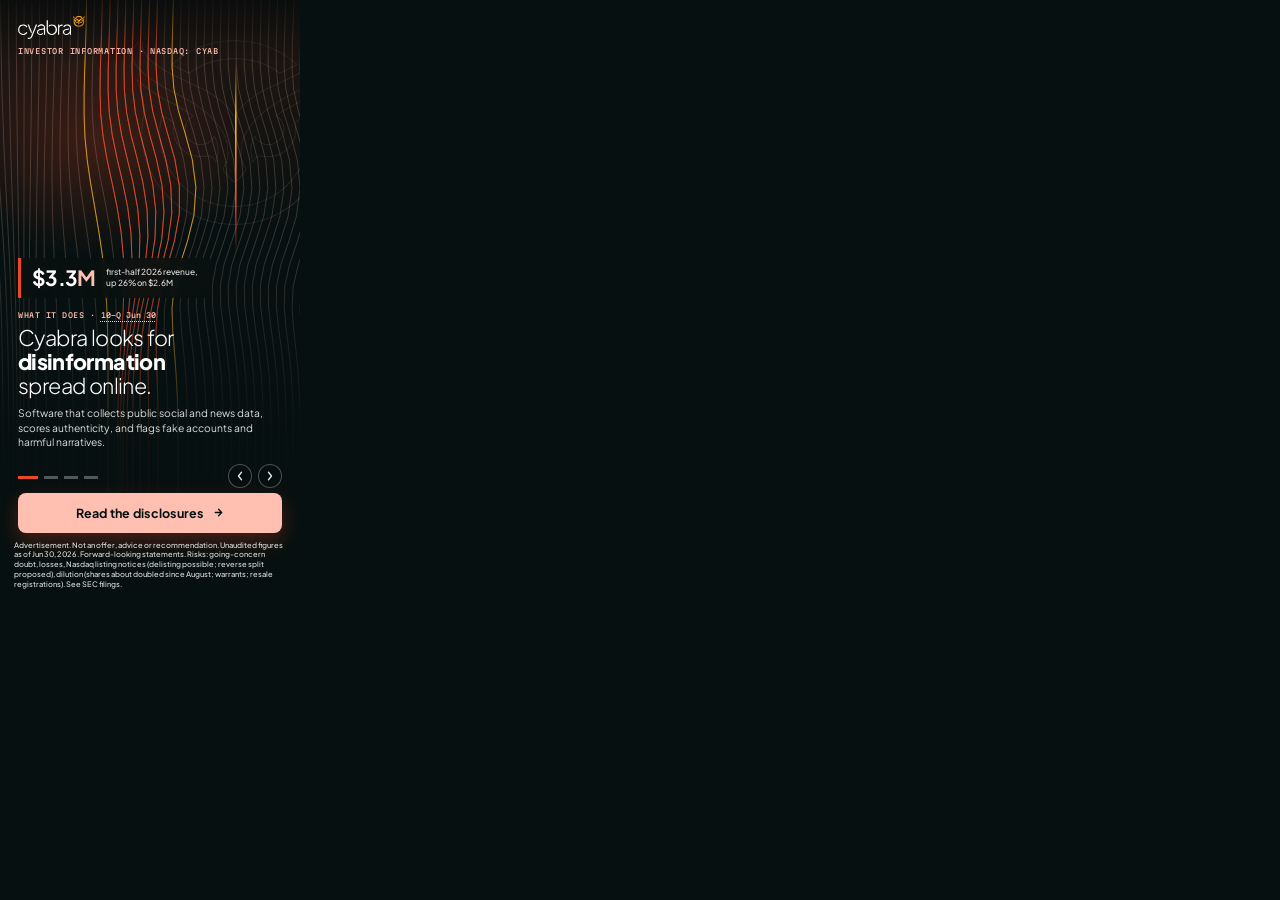
==== concept-a-photo/index.html @ 1a8c852f "Cyabra, Inc. IR banner concepts Independent creative concept. Not affiliated with Cyabra, Inc..  Co-" ====
<!DOCTYPE html>
<html lang="en">
<head>
<meta name="robots" content="noindex,nofollow">
<meta charset="UTF-8">
<meta name="ad.size" content="width=300,height=600">
<meta http-equiv="X-UA-Compatible" content="IE=Edge">
<meta name="viewport" content="width=300,initial-scale=1">
<link rel="icon" href="data:,">
<title>Cyabra, Inc. — Investor Relations</title>
<link rel="preconnect" href="https://fonts.googleapis.com">
<link rel="preconnect" href="https://fonts.gstatic.com" crossorigin>
<link href="https://fonts.googleapis.com/css2?family=Martian+Mono:wght@400;500;600&family=Plus+Jakarta+Sans:wght@300;400;500;600;700;800&display=swap" rel="stylesheet">
<link rel="stylesheet" href="style.css">
</head>
<body>

<!--
  Cyabra, Inc. — IR display banner, 300x600 — Concept A: Motif / Dark.
  Promotes: https://gracinting.github.io/cyabra-ir-concept/
  The IR concept page has no photography, so each slide's background is that page's own graphic language redrawn at
  banner scale: its hero contour-line field (a port of the page's own wave script: same seed, same maths, drawn once in
  the hidden defs below), its fake-account network schematic, and its "drawn to scale" bars, here for quarterly revenue
  and for cash against current liabilities. Floating stat chip, persistent logo/ticker chrome, CTA and a
  forward-looking-statements line that names the risks. There is no persistent stat row: a growth or cash figure shown on
  every frame without its qualifiers would mislead. Concept C is generated from this file (scripts/build_concept_c.py),
  so re-run that after every edit here.
  Every slide's copy and stat comes from .tmp/facts.md (10-Qs, 8-Ks, company releases).
  Written by .tmp/gen_a.py (art from .tmp/motif.py); style.css is hand-edited.
-->

<div id="banner" aria-label="Cyabra, Inc. investor relations advertisement">

  <div id="slides">
    <svg class="mk-defs" width="0" height="0" aria-hidden="true" focusable="false"><defs><g id="wf"><path id="l11" d="M-110.7 1.0L-110.2 25.1L-109.4 49.4L-108.1 73.6L-106.4 97.9L-104.1 122.0L-101.5 145.9L-98.8 169.4L-96.2 192.6L-94.1 215.4L-92.7 238.1L-92.1 260.7L-92.1 283.4L-92.5 306.3L-93.2 329.4L-93.9 352.8L-94.4 376.4L-94.7 400.2L-94.8 424.1L-94.9 448.1L-94.7 472.2L-94.0 496.7L-92.7 522.0L-92.0 548.5L-94.7 575.8L-102.7 602.0L-113.0 624.0"/><path id="l12" d="M-102.6 1.0L-102.2 25.1L-101.3 49.4L-100.1 73.6L-98.3 97.9L-96.0 122.0L-93.4 145.9L-90.7 169.4L-88.2 192.5L-86.1 215.4L-84.7 238.0L-84.1 260.6L-84.1 283.3L-84.5 306.2L-85.2 329.4L-85.9 352.8L-86.4 376.4L-86.8 400.2L-86.9 424.1L-86.9 448.1L-86.8 472.2L-86.0 496.7L-84.7 522.0L-84.0 548.4L-86.6 575.7L-94.7 602.0L-105.0 624.0"/><path id="l13" d="M-94.6 1.0L-94.2 25.1L-93.3 49.4L-92.1 73.6L-90.3 97.9L-88.0 122.0L-85.4 145.9L-82.7 169.4L-80.2 192.5L-78.1 215.4L-76.7 238.0L-76.1 260.6L-76.1 283.3L-76.5 306.2L-77.2 329.4L-77.9 352.8L-78.4 376.4L-78.8 400.2L-78.9 424.1L-78.9 448.1L-78.8 472.2L-78.0 496.7L-76.7 522.0L-76.0 548.4L-78.6 575.7L-86.7 602.0L-97.0 624.0"/><path id="l14" d="M-86.6 1.0L-86.2 25.1L-85.3 49.4L-84.1 73.6L-82.3 97.9L-80.0 122.0L-77.4 145.9L-74.7 169.4L-72.2 192.6L-70.1 215.4L-68.7 238.0L-68.1 260.6L-68.1 283.3L-68.5 306.2L-69.2 329.4L-69.9 352.8L-70.4 376.4L-70.7 400.2L-70.9 424.1L-70.9 448.1L-70.8 472.2L-70.0 496.7L-68.7 522.0L-68.0 548.4L-70.6 575.8L-78.7 602.0L-89.0 624.0"/><path id="l15" d="M-78.6 1.0L-78.2 25.1L-77.4 49.4L-76.1 73.6L-74.3 97.9L-72.1 122.0L-69.5 145.9L-66.8 169.4L-64.2 192.6L-62.2 215.4L-60.8 238.1L-60.1 260.7L-60.1 283.4L-60.5 306.3L-61.1 329.4L-61.8 352.8L-62.3 376.5L-62.6 400.2L-62.8 424.2L-62.8 448.2L-62.7 472.2L-61.9 496.7L-60.7 522.0L-60.0 548.5L-62.7 575.8L-70.8 602.0L-81.1 623.9"/><path id="l16" d="M-70.6 1.0L-70.2 25.1L-69.4 49.4L-68.1 73.6L-66.4 97.9L-64.2 122.0L-61.6 145.9L-58.9 169.4L-56.4 192.6L-54.3 215.5L-52.8 238.2L-52.1 260.8L-52.0 283.6L-52.4 306.5L-53.0 329.6L-53.6 353.0L-54.1 376.6L-54.4 400.4L-54.5 424.3L-54.5 448.3L-54.4 472.4L-53.7 496.9L-52.5 522.2L-52.1 548.7L-54.9 575.9L-63.1 602.0L-73.3 623.8"/><path id="l17" d="M-62.7 1.0L-62.2 25.1L-61.4 49.3L-60.2 73.6L-58.5 97.9L-56.3 122.0L-53.8 145.9L-51.2 169.5L-48.6 192.7L-46.5 215.7L-45.0 238.4L-44.2 261.1L-44.0 283.8L-44.3 306.7L-44.8 329.9L-45.3 353.3L-45.7 376.9L-46.0 400.7L-46.1 424.6L-46.1 448.6L-46.0 472.7L-45.4 497.2L-44.4 522.5L-44.2 549.0L-47.3 576.1L-55.7 602.0L-65.5 623.6"/><path id="l18" d="M-54.7 1.0L-54.3 25.1L-53.5 49.3L-52.3 73.6L-50.7 97.8L-48.6 122.0L-46.1 145.9L-43.5 169.6L-41.0 192.9L-38.9 215.9L-37.3 238.7L-36.4 261.5L-36.0 284.2L-36.1 307.2L-36.5 330.3L-36.9 353.7L-37.3 377.3L-37.5 401.1L-37.6 425.0L-37.6 449.0L-37.5 473.1L-37.0 497.7L-36.2 523.0L-36.4 549.5L-40.0 576.5L-48.5 602.0L-57.9 623.4"/><path id="l19" d="M-46.7 1.0L-46.3 25.1L-45.6 49.3L-44.5 73.6L-42.9 97.8L-40.9 122.0L-38.6 146.0L-36.1 169.7L-33.6 193.1L-31.4 216.2L-29.8 239.1L-28.7 262.0L-28.1 284.8L-28.0 307.8L-28.2 331.0L-28.5 354.4L-28.7 378.0L-28.9 401.7L-28.9 425.7L-29.0 449.7L-28.9 473.7L-28.5 498.3L-28.0 523.7L-28.7 550.1L-32.9 576.8L-41.6 601.9L-50.4 623.0"/><path id="l20" d="M-38.8 0.9L-38.4 25.1L-37.8 49.3L-36.7 73.5L-35.2 97.8L-33.4 122.0L-31.1 146.0L-28.7 169.8L-26.4 193.3L-24.2 216.6L-22.4 239.6L-21.2 262.6L-20.4 285.5L-20.1 308.6L-20.0 331.8L-20.1 355.2L-20.2 378.8L-20.3 402.6L-20.4 426.5L-20.4 450.5L-20.3 474.6L-20.1 499.2L-20.1 524.6L-21.4 550.9L-26.2 577.3L-35.0 601.8L-43.0 622.4"/><path id="l21" d="M-30.9 0.9L-30.6 25.0L-29.9 49.2L-29.0 73.5L-27.6 97.7L-25.9 121.9L-23.9 146.0L-21.6 169.9L-19.4 193.5L-17.2 217.0L-15.4 240.2L-14.0 263.3L-13.0 286.4L-12.4 309.6L-12.1 332.9L-12.0 356.3L-12.0 380.0L-12.0 403.8L-12.0 427.7L-12.0 451.7L-12.0 475.8L-12.0 500.4L-12.5 525.7L-14.6 551.7L-20.0 577.7L-28.7 601.5L-35.5 621.7"/><path id="l22" d="M-23.0 0.9L-22.7 25.0L-22.1 49.2L-21.3 73.4L-20.1 97.6L-18.5 121.9L-16.7 146.0L-14.7 170.0L-12.6 193.8L-10.6 217.3L-8.7 240.8L-7.2 264.1L-6.1 287.4L-5.3 310.7L-4.8 334.1L-4.5 357.6L-4.3 381.3L-4.2 405.1L-4.2 429.1L-4.2 453.1L-4.2 477.2L-4.5 501.7L-5.5 526.9L-8.4 552.6L-14.3 577.9L-22.5 601.0L-27.9 620.8"/><path id="l23" d="M-15.1 0.8L-14.8 24.9L-14.4 49.1L-13.6 73.3L-12.6 97.5L-11.3 121.8L-9.7 145.9L-8.0 170.0L-6.1 193.9L-4.2 217.7L-2.5 241.3L-1.0 264.9L0.2 288.4L1.2 311.9L1.9 335.4L2.3 359.1L2.6 382.8L2.8 406.7L2.8 430.6L2.8 454.6L2.7 478.7L2.2 503.2L0.6 528.2L-2.9 553.4L-9.1 578.0L-16.5 600.2L-20.0 619.7"/><path id="l24" d="M-7.2 0.8L-7.0 24.9L-6.6 49.0L-6.0 73.2L-5.2 97.4L-4.1 121.6L-2.9 145.8L-1.4 170.0L0.2 194.0L1.7 217.9L3.3 241.8L4.7 265.5L5.9 289.2L6.8 312.9L7.6 336.6L8.1 360.4L8.5 384.2L8.7 408.2L8.7 432.1L8.7 456.1L8.6 480.2L7.9 504.5L5.8 529.2L1.9 553.9L-4.2 577.6L-10.2 599.1L-11.6 618.5"/><path id="l25" d="M0.6 0.7L0.8 24.8L1.1 48.9L1.5 73.1L2.2 97.2L3.0 121.4L3.9 145.6L5.0 169.8L6.2 193.9L7.4 218.0L8.6 242.0L9.8 265.9L10.8 289.8L11.7 313.7L12.3 337.6L12.8 361.5L13.2 385.4L13.4 409.4L13.4 433.3L13.5 457.3L13.3 481.4L12.4 505.6L10.1 529.9L6.1 553.9L0.7 576.8L-3.5 597.7L-2.6 617.2"/><path id="l26" d="M8.5 0.7L8.6 24.7L8.8 48.8L9.1 72.9L9.5 97.0L10.0 121.2L10.6 145.4L11.3 169.5L12.1 193.7L12.9 217.8L13.7 241.9L14.5 266.0L15.2 290.0L15.8 314.0L16.3 338.0L16.7 362.0L16.9 386.0L17.1 410.0L17.1 434.0L17.1 458.0L16.9 482.0L16.0 506.0L13.8 529.9L10.2 553.2L6.1 575.4L4.0 595.9L7.2 615.9"/><path id="l27" d="M16.3 0.6L16.3 24.6L16.4 48.7L16.6 72.7L16.8 96.8L17.0 120.9L17.3 145.0L17.6 169.1L18.0 193.2L18.3 217.3L18.7 241.4L19.0 265.5L19.4 289.5L19.6 313.6L19.9 337.6L20.0 361.7L20.2 385.7L20.2 409.7L20.3 433.7L20.3 457.7L20.1 481.7L19.3 505.5L17.4 529.0L14.7 551.8L12.4 573.5L12.6 594.1L17.7 614.9"/><path id="l28" d="M24.1 0.5L24.1 24.5L24.1 48.5L24.1 72.5L24.1 96.5L24.0 120.5L24.0 144.5L24.0 168.5L24.0 192.5L23.9 216.4L23.9 240.4L23.9 264.4L23.8 288.4L23.8 312.4L23.8 336.4L23.8 360.4L23.8 384.4L23.8 408.4L23.8 432.4L23.8 456.4L23.7 480.3L23.1 504.0L21.9 527.2L20.5 549.7L20.1 571.2L22.6 592.3L29.0 614.2"/><path id="l29" d="M31.9 0.4L31.9 24.4L31.7 48.4L31.6 72.3L31.4 96.2L31.1 120.0L30.8 143.9L30.5 167.7L30.2 191.5L29.9 215.2L29.6 239.0L29.4 262.8L29.2 286.6L29.0 310.4L28.9 334.3L28.8 358.2L28.8 382.1L28.7 406.1L28.7 430.1L28.7 454.1L28.7 478.0L28.4 501.6L28.1 524.7L28.1 547.1L29.6 569.0L33.7 590.9L40.7 614.0"/><path id="l30" d="M39.7 0.4L39.6 24.3L39.4 48.2L39.1 72.0L38.7 95.8L38.2 119.5L37.8 143.1L37.3 166.7L36.9 190.2L36.5 213.8L36.3 237.3L36.1 260.8L36.0 284.4L36.0 308.0L36.0 331.7L36.0 355.5L36.1 379.3L36.1 403.2L36.1 427.2L36.1 451.2L36.1 475.1L36.3 498.8L36.7 522.0L38.0 544.7L40.9 567.2L45.9 590.1L52.5 614.4"/><path id="l31" d="M47.5 0.3L47.4 24.2L47.0 48.0L46.6 71.7L46.1 95.4L45.5 118.9L44.9 142.3L44.4 165.6L44.1 188.9L44.0 212.1L44.1 235.3L44.3 258.6L44.7 282.0L45.1 305.5L45.5 329.1L45.9 352.8L46.1 376.6L46.3 400.5L46.4 424.4L46.4 448.4L46.4 472.4L46.8 496.1L47.9 519.6L50.0 542.8L53.6 566.1L58.5 590.1L63.9 615.5"/><path id="l32" d="M55.4 0.2L55.1 24.0L54.7 47.8L54.1 71.4L53.5 94.9L52.8 118.2L52.3 141.4L52.0 164.4L52.1 187.4L52.4 210.4L53.2 233.4L54.1 256.6L55.2 279.9L56.3 303.4L57.3 327.0L58.1 350.8L58.7 374.6L59.0 398.5L59.1 422.5L59.1 446.5L59.2 470.5L59.8 494.4L61.1 518.2L63.4 542.0L66.8 566.2L70.9 591.1L74.5 617.1"/><path id="l33" d="M63.2 0.1L62.9 23.9L62.4 47.6L61.7 71.1L61.0 94.4L60.4 117.5L60.0 140.4L60.1 163.2L60.7 186.0L61.9 208.8L63.5 231.8L65.4 255.0L67.3 278.5L69.1 302.2L70.6 326.0L71.8 350.0L72.6 374.0L73.0 398.0L73.2 422.0L73.2 446.0L73.3 470.0L73.8 494.1L75.0 518.2L77.0 542.5L79.6 567.3L82.2 592.8L83.8 619.1"/><path id="l34" d="M71.0 -0.0L70.6 23.8L70.1 47.4L69.3 70.8L68.6 93.9L68.1 116.8L68.1 139.4L68.7 162.0L70.1 184.6L72.2 207.4L74.8 230.6L77.6 254.1L80.2 278.0L82.5 302.1L84.3 326.4L85.6 350.7L86.4 374.9L86.9 399.1L87.0 423.1L87.1 447.1L87.1 471.2L87.5 495.3L88.3 519.7L89.5 544.3L90.9 569.4L91.9 595.1L91.8 621.2"/><path id="l35" d="M78.8 -0.1L78.4 23.6L77.8 47.1L77.0 70.4L76.3 93.4L76.0 116.0L76.4 138.5L77.7 160.9L80.0 183.5L83.2 206.5L86.7 230.0L90.1 254.1L93.1 278.6L95.4 303.3L97.0 328.0L98.0 352.7L98.6 377.2L98.8 401.4L98.9 425.5L99.0 449.6L99.0 473.6L99.1 497.8L99.4 522.2L99.8 546.9L100.0 572.0L99.6 597.5L98.3 623.1"/><path id="l36" d="M86.6 -0.3L86.2 23.5L85.5 46.9L84.7 70.1L84.1 92.8L84.1 115.3L85.0 137.6L87.2 159.9L90.5 182.7L94.5 206.0L98.6 230.1L102.3 254.9L105.0 280.0L106.7 305.3L107.6 330.5L107.9 355.4L108.0 380.1L108.0 404.4L107.9 428.6L107.9 452.6L107.9 476.6L107.9 500.8L107.8 525.1L107.5 549.7L106.8 574.6L105.6 599.6L103.6 624.7"/><path id="l37" d="M94.5 -0.4L94.0 23.3L93.3 46.7L92.5 69.7L92.0 92.3L92.3 114.6L93.9 136.8L96.9 159.2L101.2 182.2L105.9 206.1L110.3 230.9L113.5 256.4L115.4 282.1L116.0 307.8L115.7 333.2L115.1 358.2L114.5 382.9L114.1 407.2L113.9 431.4L113.9 455.4L113.9 479.4L113.7 503.5L113.4 527.7L112.7 552.1L111.7 576.6L110.1 601.2L108.0 625.6"/><path id="l38" d="M102.3 -0.5L101.8 23.2L101.1 46.5L100.3 69.3L100.0 91.8L100.7 113.9L103.0 136.0L106.9 158.6L111.9 182.0L117.0 206.6L121.1 232.1L123.5 258.2L124.0 284.4L123.1 310.3L121.5 335.6L119.9 360.5L118.7 385.0L117.9 409.2L117.6 433.3L117.5 457.3L117.5 481.3L117.4 505.4L117.0 529.5L116.3 553.6L115.3 577.8L113.9 601.9L112.2 626.0"/><path id="l39" d="M110.2 -0.6L109.6 23.0L108.9 46.2L108.2 69.0L108.1 91.3L109.3 113.3L112.3 135.4L117.0 158.2L122.6 182.1L127.7 207.4L131.0 233.6L132.0 260.3L130.8 286.6L128.4 312.3L125.6 337.3L123.3 361.8L121.6 385.9L120.6 410.0L120.2 434.0L120.1 458.0L120.1 482.0L120.0 506.0L119.7 530.0L119.2 554.0L118.5 578.0L117.6 601.9L116.5 625.7"/><path id="l40" d="M118.0 -0.7L117.5 22.9L116.7 46.0L116.1 68.7L116.2 90.8L117.9 112.8L121.6 134.9L127.0 158.0L133.0 182.5L137.7 208.5L139.9 235.3L139.2 262.1L136.3 288.3L132.6 313.5L129.0 338.0L126.2 361.9L124.4 385.7L123.4 409.5L123.0 433.5L123.0 457.5L123.0 481.4L122.9 505.4L122.8 529.4L122.5 553.3L122.2 577.3L121.8 601.1L121.3 625.0"/><path id="l41" d="M125.9 -0.8L125.3 22.8L124.6 45.8L124.0 68.4L124.4 90.4L126.6 112.3L130.9 134.6L137.0 158.0L143.0 183.1L147.1 209.7L147.9 236.9L145.4 263.7L141.1 289.4L136.4 314.0L132.5 337.7L129.8 361.1L128.2 384.5L127.3 408.2L127.0 432.0L127.0 456.0L127.0 480.0L127.0 504.0L127.0 528.0L127.0 551.9L126.9 575.9L126.9 599.9L126.8 623.9"/><path id="l42" d="M133.8 -0.8L133.2 22.6L132.5 45.6L132.0 68.1L132.7 90.0L135.3 111.9L140.3 134.3L146.7 158.2L152.7 183.9L155.8 211.0L155.0 238.3L151.0 264.9L145.5 290.0L140.5 313.7L136.8 336.8L134.5 359.7L133.4 382.8L132.9 406.2L132.7 430.0L132.7 454.0L132.7 478.0L132.7 502.0L132.7 526.1L132.8 550.1L132.9 574.2L133.0 598.4L133.1 622.6"/><path id="l43" d="M141.7 -0.9L141.1 22.5L140.4 45.5L140.0 67.8L140.9 89.7L144.0 111.5L149.5 134.1L156.3 158.4L161.9 184.6L164.0 212.1L161.7 239.5L156.3 265.6L150.2 289.9L145.2 312.9L142.1 335.4L140.6 357.9L140.1 380.8L140.0 404.2L140.0 428.0L140.0 451.9L140.0 475.9L140.0 500.0L140.0 524.1L140.0 548.3L140.0 572.5L140.1 596.8L140.3 621.2"/><path id="l44" d="M149.6 -1.0L149.0 22.4L148.3 45.3L148.0 67.6L149.2 89.4L152.7 111.2L158.7 134.0L165.6 158.7L170.8 185.4L171.8 213.2L168.1 240.4L161.7 265.9L155.3 289.5L150.8 311.9L148.6 333.9L148.0 356.2L148.2 379.0L148.5 402.4L148.6 426.1L148.6 450.1L148.6 474.1L148.6 498.2L148.5 522.3L148.4 546.5L148.2 570.9L148.1 595.4L148.0 620.0"/><path id="l45" d="M157.5 -1.1L156.9 22.3L156.2 45.2L156.1 67.4L157.5 89.1L161.4 111.0L167.7 134.0L174.8 159.0L179.4 186.1L179.3 214.1L174.4 241.1L167.3 266.0L161.0 288.9L157.3 310.7L156.0 332.4L156.3 354.6L157.1 377.5L157.8 400.9L158.1 424.6L158.1 448.6L158.1 472.6L158.0 496.7L157.8 520.8L157.5 545.1L157.0 569.6L156.6 594.1L156.2 618.9"/><path id="l46" d="M165.5 -1.1L164.9 22.3L164.2 45.1L164.1 67.2L165.7 88.9L169.9 110.8L176.6 134.0L183.6 159.4L187.8 186.8L186.6 214.8L180.7 241.5L173.2 265.8L167.3 288.1L164.4 309.5L164.1 331.1L165.3 353.3L166.6 376.3L167.5 399.8L167.9 423.6L168.0 447.5L168.0 471.5L167.8 495.6L167.5 519.8L167.0 544.1L166.3 568.5L165.5 593.1L164.7 617.9"/><path id="l47" d="M173.4 -1.2L172.8 22.2L172.2 45.0L172.1 67.1L173.9 88.7L178.4 110.7L185.3 134.0L192.3 159.7L195.9 187.4L193.9 215.4L187.3 241.8L179.6 265.6L174.1 287.4L172.0 308.5L172.7 330.0L174.5 352.4L176.2 375.4L177.4 399.0L177.8 422.9L177.9 446.8L177.9 470.8L177.7 494.9L177.2 519.0L176.5 543.3L175.6 567.7L174.5 592.4L173.4 617.2"/><path id="l48" d="M181.4 -1.2L180.8 22.1L180.1 44.9L180.2 67.0L182.1 88.6L186.8 110.6L193.9 134.1L200.9 160.0L204.0 187.8L201.3 215.8L194.1 241.9L186.3 265.3L181.3 286.7L180.0 307.7L181.4 329.2L183.7 351.7L185.7 374.9L187.0 398.5L187.6 422.4L187.6 446.4L187.6 470.4L187.4 494.5L186.9 518.6L186.0 542.8L184.8 567.2L183.4 591.8L182.0 616.7"/><path id="l49" d="M189.4 -1.2L188.8 22.1L188.1 44.8L188.2 66.9L190.3 88.5L195.2 110.5L202.4 134.1L209.2 160.2L212.0 188.2L208.7 216.1L201.1 242.0L193.4 265.0L188.8 286.2L188.2 307.0L190.1 328.6L192.8 351.2L195.0 374.5L196.4 398.3L197.0 422.2L197.1 446.2L197.0 470.2L196.8 494.2L196.2 518.3L195.2 542.5L193.9 566.8L192.3 591.4L190.6 616.2"/><path id="l50" d="M197.3 -1.2L196.7 22.1L196.1 44.8L196.2 66.8L198.4 88.4L203.4 110.5L210.7 134.2L217.5 160.3L220.0 188.4L216.3 216.3L208.4 242.0L200.7 264.8L196.5 285.8L196.3 306.6L198.7 328.2L201.6 350.9L204.0 374.3L205.5 398.1L206.1 422.1L206.1 446.1L206.1 470.1L205.8 494.1L205.2 518.2L204.2 542.3L202.7 566.6L201.0 591.1L199.1 616.0"/><path id="l51" d="M205.3 -1.3L204.7 22.1L204.1 44.7L204.3 66.8L206.5 88.4L211.6 110.4L218.9 134.2L225.7 160.5L227.9 188.6L224.0 216.5L215.9 242.0L208.3 264.6L204.4 285.5L204.5 306.3L207.1 328.0L210.2 350.7L212.7 374.2L214.2 398.1L214.8 422.0L214.9 446.0L214.8 470.0L214.5 494.0L213.9 518.1L212.8 542.2L211.3 566.5L209.4 591.0L207.4 615.8"/><path id="l52" d="M213.3 -1.3L212.7 22.0L212.1 44.7L212.3 66.7L214.5 88.3L219.7 110.4L227.1 134.2L233.8 160.5L235.9 188.7L231.8 216.6L223.7 242.0L216.1 264.5L212.3 285.3L212.6 306.1L215.4 327.8L218.6 350.6L221.1 374.2L222.6 398.0L223.2 422.0L223.3 446.0L223.2 470.0L223.0 494.0L222.3 518.1L221.2 542.2L219.6 566.4L217.7 590.9L215.7 615.7"/><path id="l53" d="M221.3 -1.3L220.7 22.0L220.1 44.7L220.3 66.7L222.5 88.3L227.7 110.4L235.1 134.2L241.8 160.6L243.9 188.7L239.7 216.6L231.5 242.0L224.0 264.5L220.3 285.2L220.7 306.0L223.5 327.8L226.8 350.6L229.3 374.2L230.8 398.0L231.4 422.0L231.5 446.0L231.4 470.0L231.2 494.0L230.5 518.0L229.4 542.1L227.8 566.4L225.8 590.9L223.7 615.6"/><path id="l54" d="M229.3 -1.3L228.7 22.0L228.1 44.7L228.3 66.7L230.5 88.3L235.7 110.4L243.2 134.2L249.8 160.6L251.9 188.8L247.7 216.6L239.5 242.0L231.9 264.4L228.2 285.2L228.7 306.0L231.5 327.7L234.8 350.6L237.4 374.1L238.9 398.0L239.5 422.0L239.5 446.0L239.5 470.0L239.2 494.0L238.5 518.0L237.4 542.1L235.8 566.4L233.9 590.8L231.8 615.6"/><path id="l55" d="M237.3 -1.3L236.7 22.0L236.1 44.7L236.3 66.7L238.5 88.3L243.7 110.4L251.2 134.2L257.8 160.6L259.9 188.8L255.7 216.6L247.5 242.0L239.9 264.4L236.2 285.2L236.7 306.0L239.5 327.7L242.8 350.6L245.4 374.1L246.9 398.0L247.5 422.0L247.5 446.0L247.5 470.0L247.2 494.0L246.5 518.0L245.4 542.1L243.8 566.4L241.9 590.8L239.8 615.6"/><path id="l56" d="M245.3 -1.3L244.7 22.0L244.1 44.7L244.3 66.7L246.5 88.3L251.7 110.4L259.1 134.2L265.8 160.6L267.9 188.7L263.7 216.6L255.5 242.0L247.9 264.4L244.3 285.2L244.7 306.0L247.5 327.8L250.8 350.6L253.3 374.2L254.8 398.0L255.4 422.0L255.5 446.0L255.5 470.0L255.2 494.0L254.5 518.0L253.4 542.1L251.8 566.4L249.8 590.9L247.7 615.6"/><path id="l57" d="M253.3 -1.2L252.7 22.1L252.1 44.7L252.3 66.7L254.5 88.3L259.6 110.4L267.1 134.2L273.8 160.5L275.9 188.7L271.8 216.6L263.6 242.0L256.0 264.5L252.3 285.3L252.7 306.0L255.4 327.8L258.7 350.6L261.2 374.2L262.7 398.0L263.3 422.0L263.4 446.0L263.3 470.0L263.1 494.0L262.4 518.1L261.3 542.2L259.7 566.4L257.7 590.9L255.7 615.7"/><path id="l58" d="M261.4 -1.2L260.8 22.1L260.1 44.8L260.2 66.8L262.4 88.4L267.5 110.4L274.9 134.2L281.7 160.5L283.9 188.6L279.9 216.5L271.8 242.0L264.2 264.6L260.3 285.4L260.6 306.2L263.3 327.9L266.5 350.7L269.0 374.2L270.5 398.0L271.1 422.0L271.1 446.0L271.1 470.0L270.8 494.0L270.1 518.1L269.0 542.2L267.4 566.5L265.5 591.0L263.5 615.8"/><path id="l59" d="M269.5 -1.1L268.8 22.2L268.1 44.9L268.2 66.9L270.3 88.5L275.3 110.5L282.7 134.2L289.5 160.4L292.0 188.5L288.1 216.4L280.1 242.0L272.4 264.7L268.4 285.6L268.5 306.3L271.0 328.0L274.1 350.8L276.6 374.2L278.1 398.1L278.7 422.0L278.7 446.0L278.7 470.0L278.4 494.1L277.7 518.1L276.6 542.2L275.0 566.5L273.1 591.1L271.2 615.9"/><path id="l60" d="M277.6 -1.0L276.9 22.3L276.2 45.0L276.2 67.0L278.1 88.6L283.0 110.5L290.4 134.1L297.3 160.2L300.0 188.3L296.4 216.3L288.6 242.0L280.8 264.8L276.6 285.8L276.3 306.6L278.6 328.2L281.6 350.9L284.0 374.3L285.5 398.1L286.1 422.1L286.1 446.1L286.1 470.1L285.8 494.1L285.1 518.2L284.0 542.3L282.5 566.7L280.6 591.3L278.7 616.2"/><path id="l61" d="M285.7 -0.9L285.0 22.5L284.2 45.2L284.1 67.2L285.9 88.8L290.7 110.6L297.9 134.1L305.0 160.0L308.0 188.0L304.8 216.1L297.2 242.0L289.4 265.0L284.8 286.1L284.2 307.0L286.2 328.6L288.9 351.1L291.3 374.5L292.7 398.2L293.3 422.2L293.3 446.2L293.3 470.2L293.0 494.2L292.3 518.3L291.2 542.5L289.7 566.9L288.0 591.5L286.2 616.5"/><path id="l62" d="M294.0 -0.7L293.2 22.6L292.3 45.4L292.1 67.4L293.6 89.0L298.2 110.8L305.3 134.0L312.6 159.8L316.0 187.7L313.3 215.8L306.0 241.9L298.1 265.2L293.2 286.6L292.1 307.4L293.6 329.0L296.1 351.5L298.3 374.7L299.7 398.4L300.2 422.3L300.3 446.3L300.3 470.3L300.0 494.3L299.4 518.5L298.3 542.7L296.9 567.2L295.2 591.9L293.6 617.0"/><path id="l63" d="M302.3 -0.5L301.5 22.9L300.5 45.7L300.0 67.7L301.3 89.2L305.6 110.9L312.6 134.0L320.0 159.5L323.9 187.2L321.9 215.4L315.0 241.8L307.1 265.5L301.7 287.1L300.0 308.0L301.1 329.5L303.2 351.9L305.2 375.0L306.5 398.7L307.0 422.5L307.1 446.5L307.1 470.5L306.8 494.6L306.2 518.8L305.2 543.1L303.8 567.6L302.3 592.4L301.0 617.6"/><path id="l64" d="M310.6 -0.3L309.8 23.1L308.7 46.0L308.0 68.1L309.0 89.6L312.9 111.1L319.7 134.0L327.3 159.2L331.7 186.7L330.5 214.9L324.1 241.6L316.3 265.7L310.4 287.6L308.1 308.7L308.6 330.2L310.3 352.5L312.1 375.5L313.2 399.1L313.7 422.9L313.8 446.9L313.7 470.9L313.5 495.0L312.9 519.2L312.0 543.5L310.7 568.2L309.5 593.1L308.4 618.4"/><path id="l65" d="M319.1 0.0L318.2 23.4L316.9 46.3L316.0 68.5L316.7 90.0L320.2 111.4L326.8 134.0L334.4 158.9L339.4 186.2L339.0 214.4L333.4 241.4L325.7 265.9L319.4 288.2L316.4 309.5L316.2 331.0L317.4 353.2L318.8 376.1L319.8 399.6L320.3 423.4L320.3 447.4L320.3 471.4L320.1 495.5L319.5 519.7L318.7 544.2L317.7 568.9L316.7 594.0L316.1 619.3"/><path id="l66" d="M327.6 0.3L326.7 23.8L325.3 46.7L324.1 68.9L324.4 90.4L327.5 111.8L333.6 134.1L341.3 158.6L346.9 185.5L347.5 213.7L342.7 241.0L335.3 266.0L328.7 288.8L325.0 310.4L324.0 331.9L324.6 354.1L325.7 376.9L326.5 400.3L326.9 424.1L326.9 448.1L326.9 472.1L326.7 496.2L326.2 520.5L325.6 545.0L324.8 569.9L324.2 595.0L324.0 620.4"/><path id="l67" d="M336.3 0.6L335.3 24.1L333.7 47.1L332.3 69.4L332.2 90.9L334.7 112.2L340.4 134.3L348.0 158.3L354.2 184.9L355.9 212.9L352.1 240.4L345.2 266.0L338.4 289.3L333.9 311.3L332.2 333.0L332.1 355.1L332.7 377.9L333.3 401.3L333.6 425.0L333.6 449.0L333.6 473.0L333.4 497.2L333.1 521.5L332.6 546.1L332.2 571.0L332.0 596.1L332.4 621.6"/><path id="l68" d="M345.0 0.9L344.0 24.5L342.3 47.5L340.6 69.9L340.0 91.5L341.9 112.7L347.1 134.5L354.6 158.1L361.3 184.2L364.0 212.0L361.4 239.7L355.1 265.8L348.3 289.7L343.3 312.1L340.8 334.1L340.0 356.3L340.1 379.1L340.4 402.4L340.6 426.1L340.6 450.1L340.6 474.1L340.5 498.3L340.3 522.6L340.1 547.3L340.0 572.2L340.3 597.4L341.4 622.8"/><path id="l69" d="M353.9 1.2L352.8 24.8L351.0 48.0L349.1 70.5L348.0 92.1L349.3 113.3L353.8 134.9L361.0 158.0L368.1 183.6L371.9 211.1L370.5 238.9L365.2 265.4L358.6 290.0L353.2 312.9L349.9 335.2L348.4 357.6L348.0 380.4L348.0 403.7L348.1 427.4L348.1 451.4L348.1 475.4L348.0 499.6L348.0 524.0L348.1 548.6L348.4 573.6L349.3 598.7L351.0 624.0"/><path id="l70" d="M362.9 1.4L361.7 25.1L359.8 48.4L357.6 71.0L356.1 92.8L356.7 114.0L360.5 135.3L367.3 158.0L374.6 183.0L379.4 210.1L379.4 237.9L375.2 264.8L369.0 290.0L363.4 313.5L359.5 336.2L357.4 358.8L356.5 381.7L356.2 405.1L356.1 428.8L356.1 452.8L356.1 476.8L356.2 501.0L356.3 525.4L356.7 550.0L357.5 574.9L358.9 599.9L361.2 624.9"/><path id="l71" d="M372.0 1.7L370.8 25.4L368.8 48.8L366.3 71.6L364.4 93.5L364.3 114.7L367.3 135.9L373.5 158.1L380.9 182.5L386.5 209.1L387.9 236.8L385.0 264.0L379.6 289.7L374.0 313.9L369.7 337.1L367.1 360.0L365.7 383.1L365.1 406.5L364.9 430.2L364.8 454.2L364.9 478.2L365.0 502.4L365.3 526.8L366.0 551.3L367.3 576.1L369.2 601.0L372.0 625.7"/></g><linearGradient id="scan-g" x1="0" y1="0" x2="0" y2="1"><stop offset="0" stop-color="#fdb811" stop-opacity="0"/><stop offset=".3" stop-color="#fdb811"/><stop offset=".72" stop-color="#ec4824"/><stop offset="1" stop-color="#ec4824" stop-opacity="0"/></linearGradient><linearGradient id="scan-glow" x1="0" y1="0" x2="1" y2="0"><stop offset="0" stop-color="#ec4824" stop-opacity="0"/><stop offset="1" stop-color="#ec4824" stop-opacity=".16"/></linearGradient></defs></svg>

    <!-- Slide 1 — Overview -->
    <section class="slide" data-index="0">
      <div class="slide-bg motif" role="img" aria-label="Contour lines: a bundle of vermilion lines runs through many grey ones, standing for coordinated accounts among real ones."><svg viewBox="0 0 300 600" aria-hidden="true" focusable="false"><g fill="none" stroke-linejoin="round" transform="translate(0 0)"><use href="#wf" stroke="#ffc0b1" stroke-opacity="0.2"/><g stroke="#fdb811" stroke-opacity="0.75"><use href="#l36"/><use href="#l47"/></g><g stroke="#ec4824" stroke-opacity="0.92"><use href="#l38"/><use href="#l39"/><use href="#l40"/><use href="#l41"/><use href="#l42"/><use href="#l43"/><use href="#l44"/><use href="#l45"/></g></g><image href="assets/owl.png" x="132" y="40" width="205" height="185" opacity=".1"/><rect x="235" y="62" width="1.6" height="190" fill="url(#scan-g)"/></svg></div>
      <div class="slide-scrim-top"></div>
      <div class="slide-scrim-bottom"></div>
      <div class="slide-copy">
        <div class="mid-chip">
          <span class="chip-num">$3.3<em>M</em></span>
          <span class="chip-label">first-half 2026 revenue,<br>up 26% on $2.6M</span>
        </div>
        <div class="copy-bottom">
          <div class="kicker">What it does · <span class="src">10-Q Jun 30</span></div>
          <h1>Cyabra looks for<br><em>disinformation</em><br>spread online.</h1>
          <p>Software that collects public social and news data, scores authenticity, and flags fake accounts and harmful narratives.</p>
        </div>
      </div>
    </section>

    <!-- Slide 2 — Platform -->
    <section class="slide" data-index="1">
      <div class="slide-bg motif" role="img" aria-label="Schematic: many grey account dots and a tight group of vermilion dots linked to one amber source dot, with three steps labelled collect, assess and identify."><svg viewBox="0 0 300 600" aria-hidden="true" focusable="false"><g fill="none" stroke-linejoin="round" transform="translate(95 0)"><use href="#wf" stroke="#ffc0b1" stroke-opacity="0.1"/><g stroke="#fdb811" stroke-opacity="0.3"><use href="#l36"/><use href="#l47"/></g><g stroke="#ec4824" stroke-opacity="0.22"><use href="#l38"/><use href="#l39"/><use href="#l40"/><use href="#l41"/><use href="#l42"/><use href="#l43"/><use href="#l44"/><use href="#l45"/></g></g><g class="fg"><g class="m-net"><line class="m-edge" x1="218.3" y1="117.1" x2="201.2" y2="149.6"/><line class="m-edge" x1="218.3" y1="117.1" x2="178.6" y2="121.6"/><line class="m-edge" x1="192.2" y1="133.5" x2="203.9" y2="148.2"/><line class="m-edge" x1="192.2" y1="133.5" x2="215.6" y2="134.1"/><line class="m-edge" x1="228.2" y1="134.4" x2="212.9" y2="146.3"/><line class="m-edge" x1="203.9" y1="148.2" x2="189.0" y2="121.6"/><line class="m-edge" x1="203.9" y1="148.2" x2="190.3" y2="120.6"/><line class="m-edge" x1="201.2" y1="149.6" x2="178.6" y2="121.6"/><line class="m-edge" x1="189.0" y1="121.6" x2="215.6" y2="134.1"/><line class="m-edge" x1="215.6" y1="134.1" x2="190.3" y2="120.6"/><line class="m-edge" x1="145.8" y1="131.9" x2="218.3" y2="117.1"/><line class="m-edge" x1="145.8" y1="131.9" x2="192.2" y2="133.5"/><line class="m-edge" x1="145.8" y1="131.9" x2="228.2" y2="134.4"/><line class="m-edge" x1="145.8" y1="131.9" x2="203.9" y2="148.2"/><line class="m-edge" x1="145.8" y1="131.9" x2="201.2" y2="149.6"/><circle class="m-real" cx="137.7" cy="133.2" r="2.1"/><circle class="m-real" cx="255.7" cy="126.0" r="2.1"/><circle class="m-real" cx="151.6" cy="135.3" r="2.1"/><circle class="m-real" cx="70.7" cy="129.5" r="2.1"/><circle class="m-real" cx="48.1" cy="113.7" r="2.1"/><circle class="m-real" cx="47.2" cy="152.2" r="2.1"/><circle class="m-real" cx="198.0" cy="93.8" r="2.1"/><circle class="m-real" cx="270.2" cy="164.0" r="2.1"/><circle class="m-real" cx="64.0" cy="91.7" r="2.1"/><circle class="m-real" cx="156.7" cy="95.1" r="2.1"/><circle class="m-real" cx="72.1" cy="109.0" r="2.1"/><circle class="m-real" cx="32.1" cy="125.9" r="2.1"/><circle class="m-real" cx="134.7" cy="154.7" r="2.1"/><circle class="m-real" cx="154.4" cy="139.3" r="2.1"/><circle class="m-real" cx="149.6" cy="141.0" r="2.1"/><circle class="m-real" cx="138.9" cy="111.8" r="2.1"/><circle class="m-real" cx="274.1" cy="166.4" r="2.1"/><circle class="m-real" cx="234.7" cy="144.5" r="2.1"/><circle class="m-real" cx="103.4" cy="108.1" r="2.1"/><circle class="m-real" cx="96.9" cy="95.9" r="2.1"/><circle class="m-real" cx="236.3" cy="120.0" r="2.1"/><circle class="m-real" cx="264.1" cy="155.1" r="2.1"/><circle class="m-real" cx="24.7" cy="106.6" r="2.1"/><circle class="m-real" cx="252.2" cy="126.3" r="2.1"/><circle class="m-real" cx="269.7" cy="120.8" r="2.1"/><circle class="m-real" cx="42.9" cy="138.5" r="2.1"/><circle class="m-real" cx="46.4" cy="115.9" r="2.1"/><circle class="m-real" cx="265.6" cy="148.3" r="2.1"/><circle class="m-real" cx="54.1" cy="109.3" r="2.1"/><circle class="m-real" cx="49.9" cy="95.1" r="2.1"/><circle class="m-real" cx="164.4" cy="124.7" r="2.1"/><circle class="m-real" cx="72.2" cy="146.3" r="2.1"/><circle class="m-real" cx="57.3" cy="139.6" r="2.1"/><circle class="m-real" cx="53.7" cy="122.6" r="2.1"/><circle class="m-real" cx="77.8" cy="111.1" r="2.1"/><circle class="m-real" cx="267.3" cy="151.8" r="2.1"/><circle class="m-real" cx="100.6" cy="157.9" r="2.1"/><circle class="m-real" cx="77.3" cy="120.6" r="2.1"/><circle class="m-real" cx="238.2" cy="139.5" r="2.1"/><circle class="m-real" cx="49.7" cy="165.9" r="2.1"/><circle class="m-real" cx="77.9" cy="110.2" r="2.1"/><circle class="m-real" cx="98.7" cy="96.2" r="2.1"/><circle class="m-real" cx="47.1" cy="134.9" r="2.1"/><circle class="m-real" cx="85.4" cy="136.4" r="2.1"/><circle class="m-real" cx="117.5" cy="125.1" r="2.1"/><circle class="m-real" cx="264.4" cy="127.4" r="2.1"/><circle class="m-real" cx="168.3" cy="156.6" r="2.1"/><circle class="m-real" cx="70.3" cy="102.3" r="2.1"/><circle class="m-real" cx="251.7" cy="152.9" r="2.1"/><circle class="m-real" cx="86.9" cy="105.0" r="2.1"/><circle class="m-real" cx="209.5" cy="162.2" r="2.1"/><circle class="m-real" cx="73.7" cy="162.9" r="2.1"/><circle class="m-fake" cx="218.3" cy="117.1" r="3"/><circle class="m-fake" cx="192.2" cy="133.5" r="3"/><circle class="m-fake" cx="228.2" cy="134.4" r="3"/><circle class="m-fake" cx="203.9" cy="148.2" r="3"/><circle class="m-fake" cx="201.2" cy="149.6" r="3"/><circle class="m-fake" cx="189.0" cy="121.6" r="3"/><circle class="m-fake" cx="212.9" cy="146.3" r="3"/><circle class="m-fake" cx="215.6" cy="134.1" r="3"/><circle class="m-fake" cx="178.6" cy="121.6" r="3"/><circle class="m-fake" cx="190.3" cy="120.6" r="3"/><circle class="m-ring" cx="145.8" cy="131.9" r="7.5"/><circle class="m-src" cx="145.8" cy="131.9" r="4.2"/></g><line class="m-hair" x1="18" y1="196" x2="102" y2="196"/><text class="m-num" x="18" y="212">1</text><text class="m-lab" x="28" y="212">COLLECT</text><line class="m-hair" x1="114" y1="196" x2="198" y2="196"/><text class="m-num" x="114" y="212">2</text><text class="m-lab" x="124" y="212">ASSESS</text><line class="m-hair" x1="210" y1="196" x2="294" y2="196"/><text class="m-num" x="210" y="212">3</text><text class="m-lab" x="220" y="212">IDENTIFY</text><text class="m-cap" x="18" y="236">ILLUSTRATIVE · SHOWS NO DATA</text></g></svg></div>
      <div class="slide-scrim-top"></div>
      <div class="slide-scrim-bottom"></div>
      <div class="slide-copy">
        <div class="mid-chip">
          <span class="chip-num">$4.9<em>M</em></span>
          <span class="chip-label">contracted revenue not yet<br>recognized, Jun 30, 2026</span>
        </div>
        <div class="copy-bottom">
          <div class="kicker">Contracts · <span class="src">10-Q Note 7</span></div>
          <h1>Collect public data.<br>Assess authenticity.<br><em>Flag fake accounts.</em></h1>
          <p>Sold as software subscriptions, on-premises licences and managed reports. About $4.1M of the $4.9M is already billed (deferred revenue).</p>
        </div>
      </div>
    </section>

    <!-- Slide 3 — Growth -->
    <section class="slide" data-index="2">
      <div class="slide-bg motif" role="img" aria-label="Bar chart of quarterly revenue in USD thousands as filed: Q1 2025 1,260; Q2 2025 1,331; Q1 2026 1,415; Q2 2026 1,853, up 39% on Q2 2025."><svg viewBox="0 0 300 600" aria-hidden="true" focusable="false"><g fill="none" stroke-linejoin="round" transform="translate(-40 0)"><use href="#wf" stroke="#ffc0b1" stroke-opacity="0.1"/><g stroke="#fdb811" stroke-opacity="0.3"><use href="#l36"/><use href="#l47"/></g><g stroke="#ec4824" stroke-opacity="0.22"><use href="#l38"/><use href="#l39"/><use href="#l40"/><use href="#l41"/><use href="#l42"/><use href="#l43"/><use href="#l44"/><use href="#l45"/></g></g><g class="fg"><text class="m-cap" x="18" y="80">QUARTERLY REVENUE · USD THOUSANDS · AS FILED</text><line class="m-hair" x1="18" y1="224" x2="282" y2="224"/><path class="m-brk" d="M139 143.6 H252 M247 143.6 V112.0 M243 112.0 H252"/><rect class="m-bar" x="57" y="147.8" width="30" height="76.2"/><text class="m-val" x="72" y="142.8" text-anchor="middle">1,260</text><text class="m-lab c" x="72" y="236" text-anchor="middle">Q1 ’25</text><rect class="m-bar" x="109" y="143.6" width="30" height="80.4"/><text class="m-val" x="124" y="138.6" text-anchor="middle">1,331</text><text class="m-lab c" x="124" y="236" text-anchor="middle">Q2 ’25</text><rect class="m-bar" x="161" y="138.5" width="30" height="85.5"/><text class="m-val" x="176" y="133.5" text-anchor="middle">1,415</text><text class="m-lab c" x="176" y="236" text-anchor="middle">Q1 ’26</text><rect class="m-bar now" x="213" y="112.0" width="30" height="112.0"/><text class="m-val now" x="228" y="107.0" text-anchor="middle">1,853</text><text class="m-lab c" x="228" y="236" text-anchor="middle">Q2 ’26</text><text class="m-pct" x="256" y="130.8">+39%</text></g></svg></div>
      <div class="slide-scrim-top"></div>
      <div class="slide-scrim-bottom"></div>
      <div class="slide-copy">
        <div class="mid-chip">
          <span class="chip-num">+39<em>%</em></span>
          <span class="chip-label">Q2 revenue vs. Q2 2025<br>$1.9M vs. $1.3M</span>
        </div>
        <div class="copy-bottom">
          <div class="kicker">Second quarter 2026 · <span class="src">10-Qs Jun 30, Mar 31</span></div>
          <h1>Q2 revenue up 39%<br>(Q1: up 12%),<br><em>from a small base.</em></h1>
          <p>Net loss was $14.2M in the first half, up from $5.8M. The 10-Q says revenues have been limited to date; some customers did not renew in 2026.</p>
        </div>
      </div>
    </section>

    <!-- Slide 4 — Going concern -->
    <section class="slide" data-index="3">
      <div class="slide-bg motif" role="img" aria-label="Three bars drawn to one scale: cash of 0.8 million dollars, cash used in operations of 5.0 million over six months, and current liabilities of 13.9 million at June 30, 2026, of which 3.5 million is deferred revenue."><svg viewBox="0 0 300 600" aria-hidden="true" focusable="false"><g fill="none" stroke-linejoin="round" transform="translate(40 0)"><use href="#wf" stroke="#ffc0b1" stroke-opacity="0.1"/><g stroke="#fdb811" stroke-opacity="0.3"><use href="#l36"/><use href="#l47"/></g><g stroke="#ec4824" stroke-opacity="0.22"><use href="#l38"/><use href="#l39"/><use href="#l40"/><use href="#l41"/><use href="#l42"/><use href="#l43"/><use href="#l44"/><use href="#l45"/></g></g><g class="fg"><text class="m-cap" x="18" y="78">JUN 30, 2026 · USD MILLIONS · AS FILED · ONE SCALE</text><line class="m-hair" x1="18" y1="88" x2="18" y2="206"/><text class="m-lab k" x="26" y="101">CASH AND CASH EQUIVALENTS</text><rect class="m-bar now" x="18" y="106" width="14.3" height="16"/><text class="m-val now" x="39.3" y="118">$0.8M</text><text class="m-lab k" x="26" y="137">CASH USED IN OPERATIONS, SIX MONTHS</text><rect class="m-bar burn" x="18" y="142" width="90.2" height="16"/><text class="m-val" x="115.2" y="154">$5.0M</text><text class="m-lab k" x="26" y="173">CURRENT LIABILITIES</text><rect class="m-bar" x="18" y="178" width="250" height="16"/><rect class="m-bar dr" x="205.7" y="178" width="62.3" height="16"/><text class="m-val dark" x="26" y="190">$13.9M</text><path class="m-brk" d="M205.7 199 V203 H268.0 V199"/><text class="m-lab r" x="268.0" y="214" text-anchor="end">OF WHICH DEFERRED REVENUE $3.5M</text></g></svg></div>
      <div class="slide-scrim-top"></div>
      <div class="slide-scrim-bottom"></div>
      <div class="slide-copy">
        <div class="mid-chip">
          <span class="chip-num">$0.8<em>M</em></span>
          <span class="chip-label">cash at Jun 30, 2026, vs.<br>$13.9M current liabilities</span>
        </div>
        <div class="copy-bottom">
          <div class="kicker">Going concern · <span class="src">10-Q Notes 1, 9</span></div>
          <h1>The filings state<br><em class="warn">substantial doubt</em><br>about going concern.</h1>
          <p>Management says it needs more funding for 12 months from Jun 30. The 10-Q still states the doubt after a July share-and-warrant raise (about $5.3M net).</p>
        </div>
      </div>
    </section>

  </div>

  <!-- Persistent chrome — sits above the rotating slides -->
  <header id="top-bar" class="reveal" data-delay="0">
    <img id="logo" src="assets/logo.svg" alt="Cyabra" width="67" height="23">
    <div id="eyebrow">INVESTOR&nbsp;INFORMATION&nbsp;·&nbsp;NASDAQ:&nbsp;CYAB</div>
  </header>

  <div id="bottom-fixed" class="reveal" data-delay="4">
    <div id="dots" role="tablist" aria-label="Slide selector">
      <button class="dot active" data-index="0" aria-label="Slide 1: Overview"></button>
      <button class="dot" data-index="1" aria-label="Slide 2: Platform"></button>
      <button class="dot" data-index="2" aria-label="Slide 3: Growth"></button>
      <button class="dot" data-index="3" aria-label="Slide 4: Going concern"></button>
    </div>

    <!-- Slider arrows sit on the dots row, clear of the art -->
    <button type="button" class="nav-arrow" id="arrow-prev" aria-label="Previous slide">
      <svg viewBox="0 0 16 16"><path d="M10 3 6 8l4 5" stroke="currentColor" stroke-width="1.7" fill="none" stroke-linecap="round" stroke-linejoin="round"/></svg>
    </button>
    <button type="button" class="nav-arrow" id="arrow-next" aria-label="Next slide">
      <svg viewBox="0 0 16 16"><path d="M6 3l4 5-4 5" stroke="currentColor" stroke-width="1.7" fill="none" stroke-linecap="round" stroke-linejoin="round"/></svg>
    </button>

    <a href="#" id="cta">
      <span>Read the disclosures</span>
      <svg viewBox="0 0 16 16" id="cta-arrow" aria-hidden="true"><path d="M4 8h8M8 4l4 4-4 4" stroke="currentColor" stroke-width="1.6" fill="none" stroke-linecap="round" stroke-linejoin="round"/></svg>
    </a>
    <p id="disclosure">Advertisement. Not an offer, advice or recommendation. Unaudited figures as of Jun 30, 2026. Forward-looking statements. Risks: going-concern doubt, losses, Nasdaq listing notices (delisting possible; reverse split proposed), dilution (shares about doubled since August; warrants; resale registrations). See SEC filings.</p>
  </div>

  <!-- Standard HTML5-ad click-tag plumbing -->
  <div id="click-tag-wrapper"></div>
</div>

<script src="script.js"></script>
</body>
</html>
---- concept-a-photo/style.css ----
/* ── Brand tokens — read from the IR concept page (gracinting.github.io/cyabra-ir-concept): --accent #ec4824 (the
   vermilion end of the logo gradient), --accent-2 #fdb811 (its amber end), --deep #071010 (the wordmark ink and the hero
   ground), --accent-lt #ffc0b1 (the page's text-on-dark tint). The rest derive from them (color-mix: Chrome 111+ / Safari 16.2+). ── */
:root {
  --dark:      #071010;
  --dark-2:    color-mix(in srgb, var(--dark) 70%, black);
  --navy:      #030808;
  --accent:    #ec4824;
  --accent-d:  color-mix(in srgb, var(--accent) 82%, black);
  --accent-lt: #ffc0b1;
  --gold:      #fdb811;
  --gold-lt:   #fec761;
  --white:     #ffffff;
  --cta-ink:   var(--dark);   /* the page's own primary-light button: deep ink on the pale accent (13:1) */
  --font-head: 'Plus Jakarta Sans', system-ui, sans-serif;
  --font:      'Plus Jakarta Sans', system-ui, sans-serif;
  --mono:      'Martian Mono', ui-monospace, SFMono-Regular, Menlo, Consolas, 'Liberation Mono', monospace;
  --ease:      cubic-bezier(0.16,1,0.3,1);
}

* { margin:0; padding:0; box-sizing:border-box; }
html, body { width:300px; height:600px; overflow:hidden; background:var(--dark); }
body { font-family:var(--font); -webkit-font-smoothing:antialiased; }
a { text-decoration:none; color:inherit; }
button { border:0; background:none; font:inherit; color:inherit; cursor:pointer; -webkit-tap-highlight-color:transparent; }

/* ── Canvas ─────────────────────────────────────────────────────────
   Fixed 300x600 stage. A crossfading slide stack sits at the bottom of
   the z-order; persistent chrome (logo, nav, CTA, disclosure) is pinned on
   top of it and never rotates. */
#banner {
  position:relative;
  width:300px;
  height:600px;
  overflow:hidden;
  cursor:pointer;
  background:var(--dark);
}

/* ── Slide stack ────────────────────────────────────────────────── */
#slides { position:absolute; inset:0; z-index:1; }
.mk-defs { position:absolute; width:0; height:0; overflow:hidden; }

.slide {
  position:absolute;
  inset:0;
  opacity:0;
  z-index:1;
  pointer-events:none;
  transition:opacity 0.9s ease;
}
.slide.active { opacity:1; z-index:2; pointer-events:auto; }

/* The slide ground is the IR page's own hero: near-black teal with a vermilion glow where the bundle runs. */
.slide-bg {
  position:absolute;
  top:0; left:0;
  width:100%; height:100%;
  z-index:1;
  user-select:none;
  -webkit-user-drag:none;
}
.slide-bg.motif {
  animation:none;   /* no Ken Burns: it would scale the art */
  background:
    radial-gradient(70% 26% at 34% 24%, color-mix(in srgb, var(--accent) 20%, transparent), transparent 72%),
    linear-gradient(180deg, color-mix(in srgb, var(--dark) 88%, var(--accent)) 0, var(--dark) 38%, var(--dark) 100%);
}
.slide-bg.motif svg { position:absolute; left:0; top:0; width:300px; height:600px; overflow:visible; }

.slide-scrim-top, .slide-scrim-bottom {
  position:absolute;
  left:0; right:0;
  z-index:2;
  pointer-events:none;
}
.slide-scrim-top {
  top:0; height:64px;
  background:linear-gradient(180deg, color-mix(in srgb, var(--dark-2) 82%, transparent) 0%, color-mix(in srgb, var(--dark-2) 0%, transparent) 100%);
}
.slide-scrim-bottom {
  bottom:0; height:352px;
  background:linear-gradient(0deg, var(--dark) 0%, color-mix(in srgb, var(--dark) 94%, transparent) 46%, color-mix(in srgb, var(--dark) 0%, transparent) 100%);
}

.slide-copy {
  position:absolute;
  inset:0;
  z-index:3;
  transform:translateY(12px);
  transition:transform 0.9s var(--ease);
}
.slide.active .slide-copy { transform:translateY(0); }

/* ── Motif art (SVG in banner coordinates; the art zone is y 62-250) ─── */
.motif text { font-family:var(--mono); }
.motif .m-cap { font-size:6.2px; letter-spacing:0.1em; fill:rgba(255,255,255,0.62); }
.motif .m-lab { font-size:6.6px; letter-spacing:0.12em; font-weight:500; fill:var(--accent-lt); }
.motif .m-lab.c { fill:rgba(255,255,255,0.72); font-size:6.4px; letter-spacing:0.06em; }
.motif .m-lab.k { fill:rgba(255,255,255,0.84); }
.motif .m-lab.r { fill:rgba(255,255,255,0.7); font-size:6px; letter-spacing:0.08em; }
.motif .m-num { font-family:var(--font); font-weight:800; font-size:9.5px; fill:var(--accent); }
.motif .m-val { font-family:var(--font); font-weight:700; font-size:9.5px; letter-spacing:-0.01em; fill:#fff; }
.motif .m-val.now { fill:var(--gold-lt); font-size:11px; }
.motif .m-val.dark { fill:var(--dark); font-size:10.5px; }
.motif .m-pct { font-family:var(--font); font-weight:800; font-size:10.5px; fill:var(--gold-lt); }
.motif .m-hair { stroke:rgba(255,255,255,0.34); stroke-width:1px; }
.motif .m-brk { fill:none; stroke:var(--gold-lt); stroke-width:1px; stroke-linecap:round; stroke-linejoin:round; }
.motif .m-bar { fill:rgba(255,255,255,0.8); transform-box:fill-box; transform-origin:center bottom; }
.motif .m-bar.now { fill:var(--gold); }
.motif .m-bar.burn { fill:var(--accent); }
.motif .m-bar.dr { fill:var(--accent-lt); }
.slide.active .m-bar { animation:bar-grow 1.1s var(--ease) 0.15s both; }
@keyframes bar-grow { from { transform:scaleY(0.02); } }
.motif .m-real { fill:rgba(255,255,255,0.5); }
.motif .m-fake { fill:var(--accent); }
.motif .m-src { fill:var(--gold); }
.motif .m-ring { fill:none; stroke:var(--gold); stroke-opacity:0.5; stroke-width:1px; }
.motif .m-edge { stroke:var(--accent); stroke-opacity:0.8; stroke-width:1px; }

/* Floating mid-art stat chip (per slide) */
.mid-chip {
  position:absolute;
  top:258px; left:18px;
  display:flex;
  align-items:center;
  gap:10px;
  padding:9px 13px 9px 11px;
  background:color-mix(in srgb, var(--dark) 72%, transparent);
  border-left:3px solid var(--accent);
  border-radius:0 3px 3px 0;
  backdrop-filter:blur(3px);
  -webkit-backdrop-filter:blur(3px);
}
.chip-num {
  font-family:var(--font-head);
  font-weight:700;
  font-size:21px;
  line-height:1;
  letter-spacing:-0.03em;
  font-variant-numeric:tabular-nums;
  color:var(--white);
  white-space:nowrap;
}
.chip-num em { font-style:normal; color:var(--accent-lt); }
.chip-label {
  font-family:var(--font);
  font-size:8.4px;
  line-height:1.3;
  font-weight:500;
  color:rgba(255,255,255,0.86);
}

/* Rotating headline block, pinned above the fixed bottom bar */
.copy-bottom {
  position:absolute;
  left:0; right:0;
  bottom:150px;
  padding:0 18px;
}
.kicker {
  font-family:var(--mono);
  font-weight:500;
  font-size:7.2px;
  letter-spacing:0.07em;
  text-transform:uppercase;
  color:var(--accent-lt);
  margin-bottom:7px;
}
/* the page's source chip: mono, dotted underline */
.src { text-decoration:underline; text-decoration-style:dotted; text-underline-offset:3px; text-transform:none; letter-spacing:0; }
.copy-bottom h1 {
  font-family:var(--font-head);
  font-weight:300;
  font-size:21.5px;
  line-height:1.12;
  letter-spacing:-0.028em;
  color:var(--white);
}
.copy-bottom h1 em { font-style:normal; font-weight:800; color:var(--white); letter-spacing:-0.03em; }
.copy-bottom h1 em.warn { color:var(--gold-lt); }
.copy-bottom p {
  margin-top:8px;
  font-size:10.3px;
  line-height:1.42;
  color:rgba(255,255,255,0.86);
  max-width:264px;
}

/* ── Persistent chrome (never rotates) ─────────────────────────── */
#top-bar {
  position:absolute;
  top:0; left:0; right:0;
  z-index:5;
  display:flex;
  flex-direction:column;
  gap:8px;
  padding:16px 18px 0;
}
#logo { display:block; width:67px; height:23px; }
#eyebrow {
  font-family:var(--mono);
  font-weight:500;
  font-size:7.4px;
  letter-spacing:0.1em;
  color:var(--accent-lt);
}

.nav-arrow {
  position:absolute;
  top:-6px;                       /* centred on the dots row (the arrows live inside #bottom-fixed) */
  width:24px; height:24px;
  z-index:5;
  display:flex;
  align-items:center;
  justify-content:center;
  background:color-mix(in srgb, var(--dark) 55%, transparent);
  border:1px solid rgba(255,255,255,0.28);
  border-radius:50%;
  color:rgba(255,255,255,0.92);
  transition:background .2s ease, transform .15s ease;
}
.nav-arrow svg { width:12px; height:12px; }
.nav-arrow:active { transform:scale(0.9); background:color-mix(in srgb, var(--accent) 55%, transparent); }
#arrow-prev { right:48px; }
#arrow-next { right:18px; }

#bottom-fixed {
  position:absolute;
  left:0; right:0; bottom:0;
  z-index:5;
  padding:0 18px 10px;
}

#dots {
  display:flex;
  gap:6px;
  margin-bottom:6px;
}
.dot {
  width:14px; height:3px;
  border-radius:2px;
  background:rgba(255,255,255,0.3);
  transition:background .3s ease, width .3s ease;
  padding:6px 0;
  background-clip:content-box;
  box-sizing:content-box;
}
.dot.active { background-color:var(--accent); width:20px; }  /* background-color, not the shorthand: the shorthand resets background-clip and paints the whole 15px hit area as a square */

#cta {
  margin-top:8px;
  display:flex;
  align-items:center;
  justify-content:center;
  gap:8px;
  width:100%;
  height:40px;
  background:var(--accent-lt);
  border-radius:8px;
  color:var(--cta-ink);
  font-family:var(--font-head);
  font-weight:700;
  font-size:12.5px;
  letter-spacing:0.02em;
  box-shadow:0 8px 20px color-mix(in srgb, var(--accent) 28%, transparent);
  animation:cta-pulse 1.8s ease-in-out 2.6s 6;
}
#cta-arrow { width:13px; height:13px; }

/* Required disclosure under the CTA: names the risks, in the page's own typeface at a size a person can read */
#disclosure {
  margin:8px -4px 0;
  font-family:var(--font);
  font-weight:500;
  font-size:7.5px;
  letter-spacing:0;
  line-height:1.32;
  text-align:left;
  text-wrap-style:pretty;
  color:rgba(255,255,255,0.86);
}
@keyframes cta-pulse {
  0%, 100% { box-shadow:0 8px 20px color-mix(in srgb, var(--accent) 28%, transparent); }
  50%      { box-shadow:0 8px 26px color-mix(in srgb, var(--accent) 55%, transparent), 0 0 0 5px color-mix(in srgb, var(--accent) 14%, transparent); }
}

/* ── Entrance sequence (initial load only) ─────────────────────── */
.reveal {
  opacity:0;
  transform:translateY(14px);
  transition:opacity .7s var(--ease), transform .7s var(--ease);
}
#banner.is-live .reveal { opacity:1; transform:none; }
#top-bar[data-delay="0"] { transition-delay:.05s; }
#bottom-fixed[data-delay="4"] { transition-delay:.55s; }

#click-tag-wrapper { position:absolute; width:0; height:0; overflow:hidden; }

@media (prefers-reduced-motion: reduce) {
  .slide.active .m-bar { animation:none; }
  #cta { animation:none; }
  .reveal { transition-duration:.01s; transition-delay:0s !important; }
  .slide, .slide-copy { transition-duration:.2s; }
}
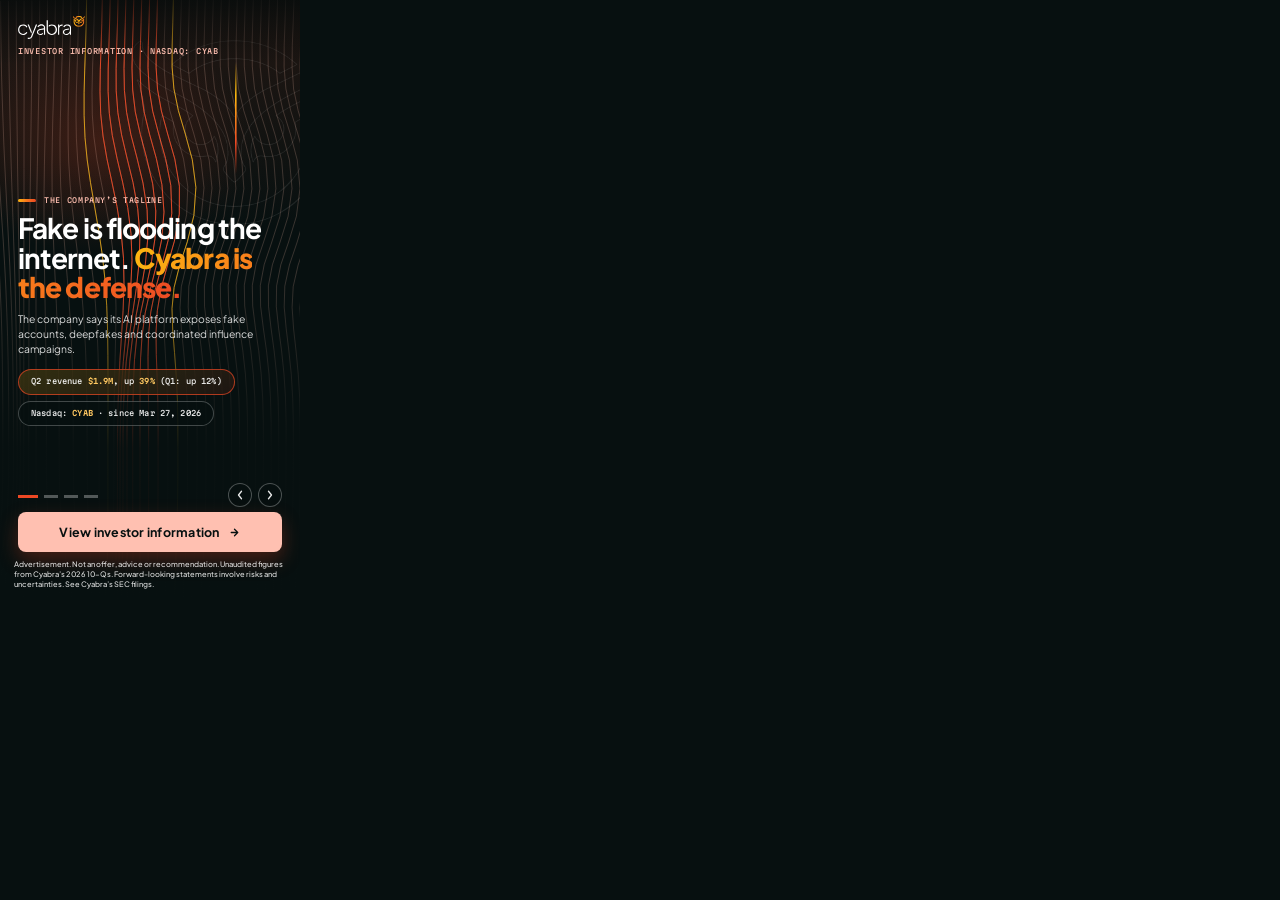
==== commit dbe5a929: "Cyabra banners round 2: dark concepts in the scannable layout, negative wording removed Concepts A a" ====
--- a/concept-a-photo/index.html
+++ b/concept-a-photo/index.html
@@ -16,15 +16,14 @@
 <body>
 
 <!--
-  Cyabra, Inc. — IR display banner, 300x600 — Concept A: Motif / Dark.
+  Cyabra, Inc. — IR display banner, 300x600 — Concept A: Dark / Scannable.
   Promotes: https://gracinting.github.io/cyabra-ir-concept/
-  The IR concept page has no photography, so each slide's background is that page's own graphic language redrawn at
-  banner scale: its hero contour-line field (a port of the page's own wave script: same seed, same maths, drawn once in
-  the hidden defs below), its fake-account network schematic, and its "drawn to scale" bars, here for quarterly revenue
-  and for cash against current liabilities. Floating stat chip, persistent logo/ticker chrome, CTA and a
-  forward-looking-statements line that names the risks. There is no persistent stat row: a growth or cash figure shown on
-  every frame without its qualifiers would mislead. Concept C is generated from this file (scripts/build_concept_c.py),
-  so re-run that after every edit here.
+  The look is the IR concept page's own: near-black ground, vermilion and amber accents, its contour-line field (a port of
+  the page's wave script, drawn once in the hidden defs below) and its fake-account network schematic. The information
+  hierarchy is Concept D's: a numbered section label, one bold headline, then number cards (a gradient numeral, its label and
+  note, and bars drawn to scale from the filed numbers). Slides: 1 tagline and headline figures, 2 revenue growth, 3 the
+  platform, 4 the listing and contract figures. Concept C is generated from this file (scripts/build_concept_c.py), so
+  re-run that after every edit here.
   Every slide's copy and stat comes from .tmp/facts.md (10-Qs, 8-Ks, company releases).
   Written by .tmp/gen_a.py (art from .tmp/motif.py); style.css is hand-edited.
 -->
@@ -36,73 +35,89 @@
 
     <!-- Slide 1 — Overview -->
     <section class="slide" data-index="0">
-      <div class="slide-bg motif" role="img" aria-label="Contour lines: a bundle of vermilion lines runs through many grey ones, standing for coordinated accounts among real ones."><svg viewBox="0 0 300 600" aria-hidden="true" focusable="false"><g fill="none" stroke-linejoin="round" transform="translate(0 0)"><use href="#wf" stroke="#ffc0b1" stroke-opacity="0.2"/><g stroke="#fdb811" stroke-opacity="0.75"><use href="#l36"/><use href="#l47"/></g><g stroke="#ec4824" stroke-opacity="0.92"><use href="#l38"/><use href="#l39"/><use href="#l40"/><use href="#l41"/><use href="#l42"/><use href="#l43"/><use href="#l44"/><use href="#l45"/></g></g><image href="assets/owl.png" x="132" y="40" width="205" height="185" opacity=".1"/><rect x="235" y="62" width="1.6" height="190" fill="url(#scan-g)"/></svg></div>
+      <div class="slide-bg motif" role="img" aria-label="Contour lines: a bundle of vermilion lines runs through many grey ones, standing for coordinated accounts among real ones."><svg viewBox="0 0 300 600" aria-hidden="true" focusable="false"><g fill="none" stroke-linejoin="round" transform="translate(0 0)"><use href="#wf" stroke="#ffc0b1" stroke-opacity="0.2"/><g stroke="#fdb811" stroke-opacity="0.75"><use href="#l36"/><use href="#l47"/></g><g stroke="#ec4824" stroke-opacity="0.92"><use href="#l38"/><use href="#l39"/><use href="#l40"/><use href="#l41"/><use href="#l42"/><use href="#l43"/><use href="#l44"/><use href="#l45"/></g></g><image href="assets/owl.png" x="132" y="40" width="205" height="185" opacity=".1"/><rect x="235" y="62" width="1.6" height="112" fill="url(#scan-g)"/></svg></div>
       <div class="slide-scrim-top"></div>
       <div class="slide-scrim-bottom"></div>
       <div class="slide-copy">
-        <div class="mid-chip">
-          <span class="chip-num">$3.3<em>M</em></span>
-          <span class="chip-label">first-half 2026 revenue,<br>up 26% on $2.6M</span>
+      <div class="s-body s-hero">
+        <div class="s-eyebrow plain">The company’s tagline</div>
+        <h2 class="s-h hero">Fake is flooding the internet. <em>Cyabra is the defense.</em></h2>
+        <p class="s-sub">The company says its AI platform exposes fake accounts, deepfakes and coordinated influence campaigns.</p>
+        <div class="s-chips">
+          <span class="s-chip g">Q2 revenue <b>$1.9M</b>, up <b>39%</b> (Q1: up 12%)</span>
+          <span class="s-chip">Nasdaq: <b>CYAB</b> · since Mar 27, 2026</span>
         </div>
-        <div class="copy-bottom">
-          <div class="kicker">What it does · <span class="src">10-Q Jun 30</span></div>
-          <h1>Cyabra looks for<br><em>disinformation</em><br>spread online.</h1>
-          <p>Software that collects public social and news data, scores authenticity, and flags fake accounts and harmful narratives.</p>
-        </div>
+      </div>
       </div>
     </section>
 
-    <!-- Slide 2 — Platform -->
+    <!-- Slide 2 — Revenue growth -->
     <section class="slide" data-index="1">
-      <div class="slide-bg motif" role="img" aria-label="Schematic: many grey account dots and a tight group of vermilion dots linked to one amber source dot, with three steps labelled collect, assess and identify."><svg viewBox="0 0 300 600" aria-hidden="true" focusable="false"><g fill="none" stroke-linejoin="round" transform="translate(95 0)"><use href="#wf" stroke="#ffc0b1" stroke-opacity="0.1"/><g stroke="#fdb811" stroke-opacity="0.3"><use href="#l36"/><use href="#l47"/></g><g stroke="#ec4824" stroke-opacity="0.22"><use href="#l38"/><use href="#l39"/><use href="#l40"/><use href="#l41"/><use href="#l42"/><use href="#l43"/><use href="#l44"/><use href="#l45"/></g></g><g class="fg"><g class="m-net"><line class="m-edge" x1="218.3" y1="117.1" x2="201.2" y2="149.6"/><line class="m-edge" x1="218.3" y1="117.1" x2="178.6" y2="121.6"/><line class="m-edge" x1="192.2" y1="133.5" x2="203.9" y2="148.2"/><line class="m-edge" x1="192.2" y1="133.5" x2="215.6" y2="134.1"/><line class="m-edge" x1="228.2" y1="134.4" x2="212.9" y2="146.3"/><line class="m-edge" x1="203.9" y1="148.2" x2="189.0" y2="121.6"/><line class="m-edge" x1="203.9" y1="148.2" x2="190.3" y2="120.6"/><line class="m-edge" x1="201.2" y1="149.6" x2="178.6" y2="121.6"/><line class="m-edge" x1="189.0" y1="121.6" x2="215.6" y2="134.1"/><line class="m-edge" x1="215.6" y1="134.1" x2="190.3" y2="120.6"/><line class="m-edge" x1="145.8" y1="131.9" x2="218.3" y2="117.1"/><line class="m-edge" x1="145.8" y1="131.9" x2="192.2" y2="133.5"/><line class="m-edge" x1="145.8" y1="131.9" x2="228.2" y2="134.4"/><line class="m-edge" x1="145.8" y1="131.9" x2="203.9" y2="148.2"/><line class="m-edge" x1="145.8" y1="131.9" x2="201.2" y2="149.6"/><circle class="m-real" cx="137.7" cy="133.2" r="2.1"/><circle class="m-real" cx="255.7" cy="126.0" r="2.1"/><circle class="m-real" cx="151.6" cy="135.3" r="2.1"/><circle class="m-real" cx="70.7" cy="129.5" r="2.1"/><circle class="m-real" cx="48.1" cy="113.7" r="2.1"/><circle class="m-real" cx="47.2" cy="152.2" r="2.1"/><circle class="m-real" cx="198.0" cy="93.8" r="2.1"/><circle class="m-real" cx="270.2" cy="164.0" r="2.1"/><circle class="m-real" cx="64.0" cy="91.7" r="2.1"/><circle class="m-real" cx="156.7" cy="95.1" r="2.1"/><circle class="m-real" cx="72.1" cy="109.0" r="2.1"/><circle class="m-real" cx="32.1" cy="125.9" r="2.1"/><circle class="m-real" cx="134.7" cy="154.7" r="2.1"/><circle class="m-real" cx="154.4" cy="139.3" r="2.1"/><circle class="m-real" cx="149.6" cy="141.0" r="2.1"/><circle class="m-real" cx="138.9" cy="111.8" r="2.1"/><circle class="m-real" cx="274.1" cy="166.4" r="2.1"/><circle class="m-real" cx="234.7" cy="144.5" r="2.1"/><circle class="m-real" cx="103.4" cy="108.1" r="2.1"/><circle class="m-real" cx="96.9" cy="95.9" r="2.1"/><circle class="m-real" cx="236.3" cy="120.0" r="2.1"/><circle class="m-real" cx="264.1" cy="155.1" r="2.1"/><circle class="m-real" cx="24.7" cy="106.6" r="2.1"/><circle class="m-real" cx="252.2" cy="126.3" r="2.1"/><circle class="m-real" cx="269.7" cy="120.8" r="2.1"/><circle class="m-real" cx="42.9" cy="138.5" r="2.1"/><circle class="m-real" cx="46.4" cy="115.9" r="2.1"/><circle class="m-real" cx="265.6" cy="148.3" r="2.1"/><circle class="m-real" cx="54.1" cy="109.3" r="2.1"/><circle class="m-real" cx="49.9" cy="95.1" r="2.1"/><circle class="m-real" cx="164.4" cy="124.7" r="2.1"/><circle class="m-real" cx="72.2" cy="146.3" r="2.1"/><circle class="m-real" cx="57.3" cy="139.6" r="2.1"/><circle class="m-real" cx="53.7" cy="122.6" r="2.1"/><circle class="m-real" cx="77.8" cy="111.1" r="2.1"/><circle class="m-real" cx="267.3" cy="151.8" r="2.1"/><circle class="m-real" cx="100.6" cy="157.9" r="2.1"/><circle class="m-real" cx="77.3" cy="120.6" r="2.1"/><circle class="m-real" cx="238.2" cy="139.5" r="2.1"/><circle class="m-real" cx="49.7" cy="165.9" r="2.1"/><circle class="m-real" cx="77.9" cy="110.2" r="2.1"/><circle class="m-real" cx="98.7" cy="96.2" r="2.1"/><circle class="m-real" cx="47.1" cy="134.9" r="2.1"/><circle class="m-real" cx="85.4" cy="136.4" r="2.1"/><circle class="m-real" cx="117.5" cy="125.1" r="2.1"/><circle class="m-real" cx="264.4" cy="127.4" r="2.1"/><circle class="m-real" cx="168.3" cy="156.6" r="2.1"/><circle class="m-real" cx="70.3" cy="102.3" r="2.1"/><circle class="m-real" cx="251.7" cy="152.9" r="2.1"/><circle class="m-real" cx="86.9" cy="105.0" r="2.1"/><circle class="m-real" cx="209.5" cy="162.2" r="2.1"/><circle class="m-real" cx="73.7" cy="162.9" r="2.1"/><circle class="m-fake" cx="218.3" cy="117.1" r="3"/><circle class="m-fake" cx="192.2" cy="133.5" r="3"/><circle class="m-fake" cx="228.2" cy="134.4" r="3"/><circle class="m-fake" cx="203.9" cy="148.2" r="3"/><circle class="m-fake" cx="201.2" cy="149.6" r="3"/><circle class="m-fake" cx="189.0" cy="121.6" r="3"/><circle class="m-fake" cx="212.9" cy="146.3" r="3"/><circle class="m-fake" cx="215.6" cy="134.1" r="3"/><circle class="m-fake" cx="178.6" cy="121.6" r="3"/><circle class="m-fake" cx="190.3" cy="120.6" r="3"/><circle class="m-ring" cx="145.8" cy="131.9" r="7.5"/><circle class="m-src" cx="145.8" cy="131.9" r="4.2"/></g><line class="m-hair" x1="18" y1="196" x2="102" y2="196"/><text class="m-num" x="18" y="212">1</text><text class="m-lab" x="28" y="212">COLLECT</text><line class="m-hair" x1="114" y1="196" x2="198" y2="196"/><text class="m-num" x="114" y="212">2</text><text class="m-lab" x="124" y="212">ASSESS</text><line class="m-hair" x1="210" y1="196" x2="294" y2="196"/><text class="m-num" x="210" y="212">3</text><text class="m-lab" x="220" y="212">IDENTIFY</text><text class="m-cap" x="18" y="236">ILLUSTRATIVE · SHOWS NO DATA</text></g></svg></div>
+      <div class="slide-bg motif" role="img" aria-label="Faint contour-line background."><svg viewBox="0 0 300 600" aria-hidden="true" focusable="false"><g fill="none" stroke-linejoin="round" transform="translate(-40 0)"><use href="#wf" stroke="#ffc0b1" stroke-opacity="0.1"/><g stroke="#fdb811" stroke-opacity="0.3"><use href="#l36"/><use href="#l47"/></g><g stroke="#ec4824" stroke-opacity="0.22"><use href="#l38"/><use href="#l39"/><use href="#l40"/><use href="#l41"/><use href="#l42"/><use href="#l43"/><use href="#l44"/><use href="#l45"/></g></g></svg></div>
       <div class="slide-scrim-top"></div>
       <div class="slide-scrim-bottom"></div>
       <div class="slide-copy">
-        <div class="mid-chip">
-          <span class="chip-num">$4.9<em>M</em></span>
-          <span class="chip-label">contracted revenue not yet<br>recognized, Jun 30, 2026</span>
+      <div class="s-body">
+        <div class="s-sec"><span class="s-badge">1</span><span class="s-eyebrow">Revenue growth · <span class="src">10-Qs</span></span></div>
+        <h2 class="s-h">Second-quarter revenue up <em>39%</em> (Q1: up 12%)</h2>
+        <p class="s-sub">First-half 2026 revenue: $3.3M, up 26% on $2.6M.</p>
+        <div class="s-card">
+          <div>
+            <div class="s-num">+39%</div>
+            <div class="s-lab">Q2 2026 revenue vs. Q2 2025</div>
+            <div class="s-note">A $1.9M quarter, up from $1.3M.</div>
+          </div>
+          <div class="s-bars"><div class="s-bar"><b>$1.3M</b><i style="height:42px"></i><span>Q2 ’25</span></div><div class="s-bar now"><b>$1.9M</b><i style="height:58px"></i><span>Q2 ’26</span></div></div>
         </div>
-        <div class="copy-bottom">
-          <div class="kicker">Contracts · <span class="src">10-Q Note 7</span></div>
-          <h1>Collect public data.<br>Assess authenticity.<br><em>Flag fake accounts.</em></h1>
-          <p>Sold as software subscriptions, on-premises licences and managed reports. About $4.1M of the $4.9M is already billed (deferred revenue).</p>
+        <div class="s-card glow">
+          <div>
+            <div class="s-num">$8.1M</div>
+            <div class="s-flag">+29% year over year</div>
+            <div class="s-lab mono">ARR · Jun 30, 2026</div>
+            <div class="s-note">Company-defined; not GAAP or a forecast.</div>
+          </div>
+          <div class="s-bars"><div class="s-bar"><b>$6.3M</b><i style="height:45px"></i><span>JUN ’25</span></div><div class="s-bar"><b>$6.1M</b><i style="height:44px"></i><span>DEC ’25</span></div><div class="s-bar now"><b>$8.1M</b><i style="height:58px"></i><span>JUN ’26</span></div></div>
         </div>
+      </div>
       </div>
     </section>
 
-    <!-- Slide 3 — Growth -->
+    <!-- Slide 3 — The platform -->
     <section class="slide" data-index="2">
-      <div class="slide-bg motif" role="img" aria-label="Bar chart of quarterly revenue in USD thousands as filed: Q1 2025 1,260; Q2 2025 1,331; Q1 2026 1,415; Q2 2026 1,853, up 39% on Q2 2025."><svg viewBox="0 0 300 600" aria-hidden="true" focusable="false"><g fill="none" stroke-linejoin="round" transform="translate(-40 0)"><use href="#wf" stroke="#ffc0b1" stroke-opacity="0.1"/><g stroke="#fdb811" stroke-opacity="0.3"><use href="#l36"/><use href="#l47"/></g><g stroke="#ec4824" stroke-opacity="0.22"><use href="#l38"/><use href="#l39"/><use href="#l40"/><use href="#l41"/><use href="#l42"/><use href="#l43"/><use href="#l44"/><use href="#l45"/></g></g><g class="fg"><text class="m-cap" x="18" y="80">QUARTERLY REVENUE · USD THOUSANDS · AS FILED</text><line class="m-hair" x1="18" y1="224" x2="282" y2="224"/><path class="m-brk" d="M139 143.6 H252 M247 143.6 V112.0 M243 112.0 H252"/><rect class="m-bar" x="57" y="147.8" width="30" height="76.2"/><text class="m-val" x="72" y="142.8" text-anchor="middle">1,260</text><text class="m-lab c" x="72" y="236" text-anchor="middle">Q1 ’25</text><rect class="m-bar" x="109" y="143.6" width="30" height="80.4"/><text class="m-val" x="124" y="138.6" text-anchor="middle">1,331</text><text class="m-lab c" x="124" y="236" text-anchor="middle">Q2 ’25</text><rect class="m-bar" x="161" y="138.5" width="30" height="85.5"/><text class="m-val" x="176" y="133.5" text-anchor="middle">1,415</text><text class="m-lab c" x="176" y="236" text-anchor="middle">Q1 ’26</text><rect class="m-bar now" x="213" y="112.0" width="30" height="112.0"/><text class="m-val now" x="228" y="107.0" text-anchor="middle">1,853</text><text class="m-lab c" x="228" y="236" text-anchor="middle">Q2 ’26</text><text class="m-pct" x="256" y="130.8">+39%</text></g></svg></div>
+      <div class="slide-bg motif" role="img" aria-label="Faint contour-line background."><svg viewBox="0 0 300 600" aria-hidden="true" focusable="false"><g fill="none" stroke-linejoin="round" transform="translate(95 0)"><use href="#wf" stroke="#ffc0b1" stroke-opacity="0.1"/><g stroke="#fdb811" stroke-opacity="0.3"><use href="#l36"/><use href="#l47"/></g><g stroke="#ec4824" stroke-opacity="0.22"><use href="#l38"/><use href="#l39"/><use href="#l40"/><use href="#l41"/><use href="#l42"/><use href="#l43"/><use href="#l44"/><use href="#l45"/></g></g></svg></div>
       <div class="slide-scrim-top"></div>
       <div class="slide-scrim-bottom"></div>
       <div class="slide-copy">
-        <div class="mid-chip">
-          <span class="chip-num">+39<em>%</em></span>
-          <span class="chip-label">Q2 revenue vs. Q2 2025<br>$1.9M vs. $1.3M</span>
+      <div class="s-body">
+        <div class="s-sec"><span class="s-badge">2</span><span class="s-eyebrow">The platform · per the company</span></div>
+        <h2 class="s-h">How the platform works</h2>
+        <div class="s-card net">
+          <span class="s-cap">ILLUSTRATIVE · SHOWS NO DATA</span>
+          <svg class="s-net" viewBox="0 0 246.4 83.6" width="246.4" height="83.6" role="img" aria-label="Schematic: many grey account dots and a tight group of vermilion dots linked to one amber source dot."><line class="m-edge" x1="187.5" y1="31.0" x2="171.5" y2="61.4"/><line class="m-edge" x1="187.5" y1="31.0" x2="150.4" y2="35.2"/><line class="m-edge" x1="163.1" y1="46.4" x2="174.1" y2="60.1"/><line class="m-edge" x1="163.1" y1="46.4" x2="185.0" y2="46.9"/><line class="m-edge" x1="196.8" y1="47.2" x2="182.4" y2="58.3"/><line class="m-edge" x1="174.1" y1="60.1" x2="160.1" y2="35.2"/><line class="m-edge" x1="174.1" y1="60.1" x2="161.3" y2="34.2"/><line class="m-edge" x1="171.5" y1="61.4" x2="150.4" y2="35.2"/><line class="m-edge" x1="160.1" y1="35.2" x2="185.0" y2="46.9"/><line class="m-edge" x1="185.0" y1="46.9" x2="161.3" y2="34.2"/><line class="m-edge" x1="119.7" y1="44.9" x2="187.5" y2="31.0"/><line class="m-edge" x1="119.7" y1="44.9" x2="163.1" y2="46.4"/><line class="m-edge" x1="119.7" y1="44.9" x2="196.8" y2="47.2"/><line class="m-edge" x1="119.7" y1="44.9" x2="174.1" y2="60.1"/><line class="m-edge" x1="119.7" y1="44.9" x2="171.5" y2="61.4"/><circle class="m-real" cx="112.1" cy="46.1" r="2"/><circle class="m-real" cx="222.5" cy="39.3" r="2"/><circle class="m-real" cx="125.0" cy="48.0" r="2"/><circle class="m-real" cx="49.4" cy="42.6" r="2"/><circle class="m-real" cx="28.2" cy="27.8" r="2"/><circle class="m-real" cx="27.4" cy="63.9" r="2"/><circle class="m-real" cx="168.5" cy="9.2" r="2"/><circle class="m-real" cx="236.1" cy="74.9" r="2"/><circle class="m-real" cx="43.0" cy="7.2" r="2"/><circle class="m-real" cx="129.8" cy="10.4" r="2"/><circle class="m-real" cx="50.7" cy="23.4" r="2"/><circle class="m-real" cx="13.2" cy="39.2" r="2"/><circle class="m-real" cx="109.3" cy="66.2" r="2"/><circle class="m-real" cx="127.7" cy="51.8" r="2"/><circle class="m-real" cx="123.2" cy="53.4" r="2"/><circle class="m-real" cx="113.2" cy="26.0" r="2"/><circle class="m-real" cx="239.7" cy="77.1" r="2"/><circle class="m-real" cx="202.8" cy="56.6" r="2"/><circle class="m-real" cx="79.9" cy="22.5" r="2"/><circle class="m-real" cx="73.8" cy="11.2" r="2"/><circle class="m-real" cx="204.3" cy="33.7" r="2"/><circle class="m-real" cx="230.4" cy="66.6" r="2"/><circle class="m-real" cx="6.3" cy="21.1" r="2"/><circle class="m-real" cx="219.3" cy="39.6" r="2"/><circle class="m-real" cx="235.7" cy="34.5" r="2"/><circle class="m-real" cx="23.3" cy="51.0" r="2"/><circle class="m-real" cx="26.6" cy="29.9" r="2"/><circle class="m-real" cx="231.8" cy="60.2" r="2"/><circle class="m-real" cx="33.8" cy="23.7" r="2"/><circle class="m-real" cx="29.8" cy="10.4" r="2"/><circle class="m-real" cx="137.1" cy="38.1" r="2"/><circle class="m-real" cx="50.8" cy="58.3" r="2"/><circle class="m-real" cx="36.8" cy="52.1" r="2"/><circle class="m-real" cx="33.4" cy="36.2" r="2"/><circle class="m-real" cx="56.0" cy="25.4" r="2"/><circle class="m-real" cx="233.4" cy="63.4" r="2"/><circle class="m-real" cx="77.4" cy="69.2" r="2"/><circle class="m-real" cx="55.5" cy="34.3" r="2"/><circle class="m-real" cx="206.1" cy="51.9" r="2"/><circle class="m-real" cx="29.7" cy="76.7" r="2"/><circle class="m-real" cx="56.1" cy="24.6" r="2"/><circle class="m-real" cx="75.5" cy="11.4" r="2"/><circle class="m-real" cx="27.2" cy="47.7" r="2"/><circle class="m-real" cx="63.1" cy="49.0" r="2"/><circle class="m-real" cx="93.1" cy="38.5" r="2"/><circle class="m-real" cx="230.7" cy="40.7" r="2"/><circle class="m-real" cx="140.7" cy="67.9" r="2"/><circle class="m-real" cx="49.0" cy="17.2" r="2"/><circle class="m-real" cx="218.8" cy="64.5" r="2"/><circle class="m-real" cx="64.5" cy="19.7" r="2"/><circle class="m-real" cx="179.3" cy="73.2" r="2"/><circle class="m-real" cx="52.2" cy="73.9" r="2"/><circle class="m-fake" cx="187.5" cy="31.0" r="2.8"/><circle class="m-fake" cx="163.1" cy="46.4" r="2.8"/><circle class="m-fake" cx="196.8" cy="47.2" r="2.8"/><circle class="m-fake" cx="174.1" cy="60.1" r="2.8"/><circle class="m-fake" cx="171.5" cy="61.4" r="2.8"/><circle class="m-fake" cx="160.1" cy="35.2" r="2.8"/><circle class="m-fake" cx="182.4" cy="58.3" r="2.8"/><circle class="m-fake" cx="185.0" cy="46.9" r="2.8"/><circle class="m-fake" cx="150.4" cy="35.2" r="2.8"/><circle class="m-fake" cx="161.3" cy="34.2" r="2.8"/><circle class="m-ring" cx="119.7" cy="44.9" r="7"/><circle class="m-src" cx="119.7" cy="44.9" r="4"/></svg>
         </div>
-        <div class="copy-bottom">
-          <div class="kicker">Second quarter 2026 · <span class="src">10-Qs Jun 30, Mar 31</span></div>
-          <h1>Q2 revenue up 39%<br>(Q1: up 12%),<br><em>from a small base.</em></h1>
-          <p>Net loss was $14.2M in the first half, up from $5.8M. The 10-Q says revenues have been limited to date; some customers did not renew in 2026.</p>
-        </div>
+        <div class="s-step"><span class="s-sn">1</span><div><span class="s-k">DETECT</span><h3>Map the narrative</h3><p>Collects public data from social media and news sites.</p></div></div>
+        <div class="s-step"><span class="s-sn">2</span><div><span class="s-k">ANALYZE</span><h3>Score authenticity</h3><p>Its algorithms assess authenticity and sentiment and flag fake accounts.</p></div></div>
+        <div class="s-step"><span class="s-sn">3</span><div><span class="s-k">MITIGATE</span><h3>Act on evidence</h3><p>Reports the source and spread of what it flags.</p></div></div>
+      </div>
       </div>
     </section>
 
-    <!-- Slide 4 — Going concern -->
+    <!-- Slide 4 — Trading on Nasdaq -->
     <section class="slide" data-index="3">
-      <div class="slide-bg motif" role="img" aria-label="Three bars drawn to one scale: cash of 0.8 million dollars, cash used in operations of 5.0 million over six months, and current liabilities of 13.9 million at June 30, 2026, of which 3.5 million is deferred revenue."><svg viewBox="0 0 300 600" aria-hidden="true" focusable="false"><g fill="none" stroke-linejoin="round" transform="translate(40 0)"><use href="#wf" stroke="#ffc0b1" stroke-opacity="0.1"/><g stroke="#fdb811" stroke-opacity="0.3"><use href="#l36"/><use href="#l47"/></g><g stroke="#ec4824" stroke-opacity="0.22"><use href="#l38"/><use href="#l39"/><use href="#l40"/><use href="#l41"/><use href="#l42"/><use href="#l43"/><use href="#l44"/><use href="#l45"/></g></g><g class="fg"><text class="m-cap" x="18" y="78">JUN 30, 2026 · USD MILLIONS · AS FILED · ONE SCALE</text><line class="m-hair" x1="18" y1="88" x2="18" y2="206"/><text class="m-lab k" x="26" y="101">CASH AND CASH EQUIVALENTS</text><rect class="m-bar now" x="18" y="106" width="14.3" height="16"/><text class="m-val now" x="39.3" y="118">$0.8M</text><text class="m-lab k" x="26" y="137">CASH USED IN OPERATIONS, SIX MONTHS</text><rect class="m-bar burn" x="18" y="142" width="90.2" height="16"/><text class="m-val" x="115.2" y="154">$5.0M</text><text class="m-lab k" x="26" y="173">CURRENT LIABILITIES</text><rect class="m-bar" x="18" y="178" width="250" height="16"/><rect class="m-bar dr" x="205.7" y="178" width="62.3" height="16"/><text class="m-val dark" x="26" y="190">$13.9M</text><path class="m-brk" d="M205.7 199 V203 H268.0 V199"/><text class="m-lab r" x="268.0" y="214" text-anchor="end">OF WHICH DEFERRED REVENUE $3.5M</text></g></svg></div>
+      <div class="slide-bg motif" role="img" aria-label="Faint contour-line background."><svg viewBox="0 0 300 600" aria-hidden="true" focusable="false"><g fill="none" stroke-linejoin="round" transform="translate(40 0)"><use href="#wf" stroke="#ffc0b1" stroke-opacity="0.1"/><g stroke="#fdb811" stroke-opacity="0.3"><use href="#l36"/><use href="#l47"/></g><g stroke="#ec4824" stroke-opacity="0.22"><use href="#l38"/><use href="#l39"/><use href="#l40"/><use href="#l41"/><use href="#l42"/><use href="#l43"/><use href="#l44"/><use href="#l45"/></g></g><image href="assets/owl.png" x="-60" y="310" width="300" height="270" opacity=".2"/></svg></div>
       <div class="slide-scrim-top"></div>
       <div class="slide-scrim-bottom"></div>
       <div class="slide-copy">
-        <div class="mid-chip">
-          <span class="chip-num">$0.8<em>M</em></span>
-          <span class="chip-label">cash at Jun 30, 2026, vs.<br>$13.9M current liabilities</span>
+      <div class="s-body roomy">
+        <div class="s-sec"><span class="s-badge">3</span><span class="s-eyebrow">Trading on Nasdaq · <span class="src">10-Q Jun 30</span></span></div>
+        <h2 class="s-h">Listed since <em>March 2026</em></h2>
+        <div class="s-tick"><div class="tl">THE TICKER IS</div><div class="tn">CYAB</div><div class="ts">Nasdaq Global Market · since Mar 27, 2026</div></div>
+        <div class="s-tiles">
+          <div class="s-card tile"><div class="s-num">$3.3M</div><div class="s-lab mono">H1 2026 revenue</div><div class="s-note">Up 26% on $2.6M.</div></div>
+          <div class="s-card tile"><div class="s-num">$4.9M</div><div class="s-lab mono">Contracted, not yet recognized</div><div class="s-note">About $4.1M already billed.</div></div>
         </div>
-        <div class="copy-bottom">
-          <div class="kicker">Going concern · <span class="src">10-Q Notes 1, 9</span></div>
-          <h1>The filings state<br><em class="warn">substantial doubt</em><br>about going concern.</h1>
-          <p>Management says it needs more funding for 12 months from Jun 30. The 10-Q still states the doubt after a July share-and-warrant raise (about $5.3M net).</p>
-        </div>
+        <p class="s-sub">Sold as software subscriptions, on-premises licences and managed reports.</p>
+      </div>
       </div>
     </section>
 
@@ -117,9 +132,9 @@
   <div id="bottom-fixed" class="reveal" data-delay="4">
     <div id="dots" role="tablist" aria-label="Slide selector">
       <button class="dot active" data-index="0" aria-label="Slide 1: Overview"></button>
-      <button class="dot" data-index="1" aria-label="Slide 2: Platform"></button>
-      <button class="dot" data-index="2" aria-label="Slide 3: Growth"></button>
-      <button class="dot" data-index="3" aria-label="Slide 4: Going concern"></button>
+      <button class="dot" data-index="1" aria-label="Slide 2: Revenue growth"></button>
+      <button class="dot" data-index="2" aria-label="Slide 3: The platform"></button>
+      <button class="dot" data-index="3" aria-label="Slide 4: Trading on Nasdaq"></button>
     </div>
 
     <!-- Slider arrows sit on the dots row, clear of the art -->
@@ -131,10 +146,10 @@
     </button>
 
     <a href="#" id="cta">
-      <span>Read the disclosures</span>
+      <span>View investor information</span>
       <svg viewBox="0 0 16 16" id="cta-arrow" aria-hidden="true"><path d="M4 8h8M8 4l4 4-4 4" stroke="currentColor" stroke-width="1.6" fill="none" stroke-linecap="round" stroke-linejoin="round"/></svg>
     </a>
-    <p id="disclosure">Advertisement. Not an offer, advice or recommendation. Unaudited figures as of Jun 30, 2026. Forward-looking statements. Risks: going-concern doubt, losses, Nasdaq listing notices (delisting possible; reverse split proposed), dilution (shares about doubled since August; warrants; resale registrations). See SEC filings.</p>
+    <p id="disclosure">Advertisement. Not an offer, advice or recommendation. Unaudited figures from Cyabra’s 2026 10-Qs. Forward-looking statements involve risks and uncertainties. See Cyabra’s SEC filings.</p>
   </div>
 
   <!-- Standard HTML5-ad click-tag plumbing -->
--- a/concept-a-photo/style.css
+++ b/concept-a-photo/style.css
@@ -92,100 +92,124 @@
 }
 .slide.active .slide-copy { transform:translateY(0); }
 
-/* ── Motif art (SVG in banner coordinates; the art zone is y 62-250) ─── */
-.motif text { font-family:var(--mono); }
-.motif .m-cap { font-size:6.2px; letter-spacing:0.1em; fill:rgba(255,255,255,0.62); }
-.motif .m-lab { font-size:6.6px; letter-spacing:0.12em; font-weight:500; fill:var(--accent-lt); }
-.motif .m-lab.c { fill:rgba(255,255,255,0.72); font-size:6.4px; letter-spacing:0.06em; }
-.motif .m-lab.k { fill:rgba(255,255,255,0.84); }
-.motif .m-lab.r { fill:rgba(255,255,255,0.7); font-size:6px; letter-spacing:0.08em; }
-.motif .m-num { font-family:var(--font); font-weight:800; font-size:9.5px; fill:var(--accent); }
-.motif .m-val { font-family:var(--font); font-weight:700; font-size:9.5px; letter-spacing:-0.01em; fill:#fff; }
-.motif .m-val.now { fill:var(--gold-lt); font-size:11px; }
-.motif .m-val.dark { fill:var(--dark); font-size:10.5px; }
-.motif .m-pct { font-family:var(--font); font-weight:800; font-size:10.5px; fill:var(--gold-lt); }
-.motif .m-hair { stroke:rgba(255,255,255,0.34); stroke-width:1px; }
-.motif .m-brk { fill:none; stroke:var(--gold-lt); stroke-width:1px; stroke-linecap:round; stroke-linejoin:round; }
-.motif .m-bar { fill:rgba(255,255,255,0.8); transform-box:fill-box; transform-origin:center bottom; }
-.motif .m-bar.now { fill:var(--gold); }
-.motif .m-bar.burn { fill:var(--accent); }
-.motif .m-bar.dr { fill:var(--accent-lt); }
-.slide.active .m-bar { animation:bar-grow 1.1s var(--ease) 0.15s both; }
-@keyframes bar-grow { from { transform:scaleY(0.02); } }
-.motif .m-real { fill:rgba(255,255,255,0.5); }
-.motif .m-fake { fill:var(--accent); }
-.motif .m-src { fill:var(--gold); }
-.motif .m-ring { fill:none; stroke:var(--gold); stroke-opacity:0.5; stroke-width:1px; }
-.motif .m-edge { stroke:var(--accent); stroke-opacity:0.8; stroke-width:1px; }
-
-/* Floating mid-art stat chip (per slide) */
-.mid-chip {
-  position:absolute;
-  top:258px; left:18px;
-  display:flex;
-  align-items:center;
-  gap:10px;
-  padding:9px 13px 9px 11px;
-  background:color-mix(in srgb, var(--dark) 72%, transparent);
-  border-left:3px solid var(--accent);
-  border-radius:0 3px 3px 0;
-  backdrop-filter:blur(3px);
-  -webkit-backdrop-filter:blur(3px);
-}
-.chip-num {
-  font-family:var(--font-head);
-  font-weight:700;
-  font-size:21px;
-  line-height:1;
-  letter-spacing:-0.03em;
-  font-variant-numeric:tabular-nums;
-  color:var(--white);
-  white-space:nowrap;
-}
-.chip-num em { font-style:normal; color:var(--accent-lt); }
-.chip-label {
-  font-family:var(--font);
-  font-size:8.4px;
-  line-height:1.3;
-  font-weight:500;
-  color:rgba(255,255,255,0.86);
-}
-
-/* Rotating headline block, pinned above the fixed bottom bar */
-.copy-bottom {
-  position:absolute;
-  left:0; right:0;
-  bottom:150px;
-  padding:0 18px;
-}
-.kicker {
-  font-family:var(--mono);
-  font-weight:500;
-  font-size:7.2px;
-  letter-spacing:0.07em;
-  text-transform:uppercase;
+/* ── Network schematic (inline SVG inside the platform card) ─────── */
+.s-net { display:block; overflow:visible; }
+.s-net .m-real { fill:rgba(255,255,255,0.5); }
+.s-net .m-fake { fill:var(--accent); }
+.s-net .m-src { fill:var(--gold); }
+.s-net .m-ring { fill:none; stroke:var(--gold); stroke-opacity:0.5; stroke-width:1px; }
+.s-net .m-edge { stroke:var(--accent); stroke-opacity:0.8; stroke-width:1px; }
+
+/* ── Slide content, in Concept D's hierarchy: numbered section label > one bold headline > number cards ── */
+:root { --grad: linear-gradient(100deg, var(--gold) 0%, #f7761c 48%, var(--accent) 100%); }
+
+.s-body { position:absolute; left:18px; right:18px; top:72px; }
+.s-body.s-hero { top:196px; }
+.s-body.roomy > * + * { margin-top:14px; }
+/* slide 1 and 4: let the art (contour field, owl) show behind the lower half */
+.slide[data-index="0"] .slide-scrim-bottom { height:330px; }
+.slide[data-index="3"] .slide-scrim-bottom { height:150px; }
+.s-body > * + * { margin-top:9px; }
+.s-body p { text-wrap-style:pretty; }
+
+.s-sec { display:flex; align-items:center; gap:8px; }
+.s-badge {                                    /* the numbered gradient square before each section label */
+  flex:none; width:19px; height:19px; border-radius:6px;
+  display:flex; align-items:center; justify-content:center;
+  background:var(--grad);
+  box-shadow:0 4px 10px color-mix(in srgb, var(--accent) 34%, transparent);
+  font-family:var(--mono); font-weight:600; font-size:9px; color:var(--dark);
+}
+.s-eyebrow {
+  font-family:var(--mono); font-weight:500; font-size:7.2px; letter-spacing:0.09em; text-transform:uppercase;
   color:var(--accent-lt);
-  margin-bottom:7px;
-}
+}
+.s-eyebrow.plain { display:flex; align-items:center; gap:8px; }
+.s-eyebrow.plain::before { content:''; width:18px; height:3px; border-radius:2px; background:var(--grad); flex:none; }
 /* the page's source chip: mono, dotted underline */
 .src { text-decoration:underline; text-decoration-style:dotted; text-underline-offset:3px; text-transform:none; letter-spacing:0; }
-.copy-bottom h1 {
-  font-family:var(--font-head);
-  font-weight:300;
-  font-size:21.5px;
-  line-height:1.12;
-  letter-spacing:-0.028em;
-  color:var(--white);
-}
-.copy-bottom h1 em { font-style:normal; font-weight:800; color:var(--white); letter-spacing:-0.03em; }
-.copy-bottom h1 em.warn { color:var(--gold-lt); }
-.copy-bottom p {
-  margin-top:8px;
-  font-size:10.3px;
-  line-height:1.42;
-  color:rgba(255,255,255,0.86);
-  max-width:264px;
-}
+
+.s-h {
+  font-family:var(--font-head); font-weight:700; font-size:21px; line-height:1.1; letter-spacing:-0.025em; color:var(--white);
+}
+.s-h em { font-style:normal; font-weight:800; background:var(--grad); -webkit-background-clip:text; background-clip:text; color:transparent; }
+.s-h.hero { font-size:28px; line-height:1.06; letter-spacing:-0.032em; }
+.s-sub { font-size:10px; line-height:1.45; color:rgba(255,255,255,0.84); }
+.s-hero .s-sub { font-size:10.4px; max-width:252px; }
+
+.s-chips { display:flex; flex-direction:column; align-items:flex-start; gap:6px; margin-top:13px !important; }
+.s-chip {
+  font-family:var(--mono); font-weight:500; font-size:7.6px; line-height:1; letter-spacing:0.02em;
+  padding:8px 12px; border:1px solid rgba(255,255,255,0.24); border-radius:100px;
+  background:color-mix(in srgb, var(--dark) 70%, transparent); color:rgba(255,255,255,0.92);
+}
+.s-chip b { color:var(--gold-lt); font-weight:600; }
+.s-chip.g { border-color:color-mix(in srgb, var(--accent) 70%, transparent); background:linear-gradient(150deg, color-mix(in srgb, var(--gold) 18%, transparent), color-mix(in srgb, var(--accent) 10%, transparent)), color-mix(in srgb, var(--dark) 70%, transparent); }
+
+.s-card {
+  position:relative; overflow:hidden;
+  display:grid; grid-template-columns:1fr 104px; align-items:end; gap:8px;
+  padding:12px 14px 10px;
+  border-radius:14px;
+  background:color-mix(in srgb, var(--dark) 78%, transparent);
+  border:1px solid rgba(255,255,255,0.16);
+  box-shadow:0 12px 28px rgba(0,0,0,0.3);
+  backdrop-filter:blur(3px); -webkit-backdrop-filter:blur(3px);
+}
+.s-card.glow::before {                        /* the glow in the corner of the site's ARR card */
+  content:''; position:absolute; right:-30px; top:-34px; width:120px; height:120px; border-radius:50%;
+  background:radial-gradient(circle, color-mix(in srgb, var(--accent) 50%, transparent), transparent 68%);
+}
+.s-card > * { position:relative; }
+.s-num {
+  font-family:var(--font-head); font-weight:800; font-size:33px; line-height:1; letter-spacing:-0.03em; font-variant-numeric:tabular-nums;
+  background:var(--grad); -webkit-background-clip:text; background-clip:text; color:transparent;
+}
+.s-flag { margin-top:5px; font-family:var(--mono); font-weight:600; font-size:7.2px; letter-spacing:0.04em; color:var(--gold-lt); }
+.s-lab { margin-top:6px; font-family:var(--font-head); font-weight:700; font-size:9.6px; line-height:1.3; color:var(--white); }
+.s-lab.mono { margin-top:6px; font-family:var(--mono); font-weight:500; font-size:6.6px; letter-spacing:0.08em; text-transform:uppercase; color:var(--accent-lt); }
+.s-note { margin-top:4px; font-size:8.6px; line-height:1.4; color:rgba(255,255,255,0.82); }
+
+.s-bars { position:relative; display:flex; align-items:flex-end; justify-content:center; gap:10px; height:80px; }
+.s-bars::after { content:''; position:absolute; left:0; right:0; bottom:13px; height:1px; background:rgba(255,255,255,0.3); }
+.s-bar { position:relative; z-index:1; width:28px; display:flex; flex-direction:column; align-items:center; gap:3px; }
+.s-bars .s-bar:nth-child(3):last-child, .s-bars .s-bar:nth-child(2):nth-last-child(2) { width:26px; }
+.s-bar i { display:block; width:100%; border-radius:4px 4px 0 0; background:rgba(255,255,255,0.78); transform-origin:center bottom; }
+.s-bar.now i { background:linear-gradient(180deg, var(--gold), var(--accent)); }
+.s-bar b { font-family:var(--font-head); font-weight:800; font-size:8.4px; color:var(--white); white-space:nowrap; }
+.s-bar.now b { color:var(--gold-lt); }
+.s-bar span { font-family:var(--mono); font-weight:500; font-size:5.6px; letter-spacing:0.04em; color:rgba(255,255,255,0.7); white-space:nowrap; }
+.slide.active .s-bar i { animation:bar-grow 1.1s var(--ease) 0.15s both; }
+@keyframes bar-grow { from { transform:scaleY(0.02); } }
+
+/* platform slide: the network card and three compact steps */
+.s-card.net { display:block; padding:9px 9px 7px; }
+.s-cap { display:block; margin-bottom:3px; font-family:var(--mono); font-weight:500; font-size:6px; letter-spacing:0.1em; color:rgba(255,255,255,0.62); }
+.s-step {
+  display:grid; grid-template-columns:18px 1fr; gap:6px; align-items:start;
+  padding:7px 12px 7px 10px;
+  border-radius:11px;
+  background:color-mix(in srgb, var(--dark) 78%, transparent);
+  border:1px solid rgba(255,255,255,0.16);
+}
+.s-body > .s-step { margin-top:6px; }
+.s-sn { font-family:var(--font-head); font-weight:800; font-size:12px; line-height:1.2; color:var(--accent); }
+.s-k { display:inline-block; margin-right:7px; font-family:var(--mono); font-weight:600; font-size:6.4px; letter-spacing:0.14em; color:var(--accent-lt); vertical-align:1px; }
+.s-step h3 { display:inline; font-family:var(--font-head); font-weight:700; font-size:11.6px; letter-spacing:-0.015em; color:var(--white); }
+.s-step p { margin-top:2px; font-size:8.8px; line-height:1.38; color:rgba(255,255,255,0.82); }
+
+/* listing slide: ticker card and two figure tiles */
+.s-tick {
+  padding:11px 14px 12px; text-align:center;
+  border-radius:14px; background:color-mix(in srgb, var(--dark) 70%, transparent); border:1px solid rgba(255,255,255,0.2);
+}
+.s-tick .tl { font-family:var(--mono); font-weight:500; font-size:6.6px; letter-spacing:0.2em; color:var(--accent-lt); }
+.s-tick .tn { margin-top:4px; font-family:var(--font-head); font-weight:800; font-size:38px; line-height:1; letter-spacing:-0.02em; background:var(--grad); -webkit-background-clip:text; background-clip:text; color:transparent; }
+.s-tick .ts { margin-top:6px; font-family:var(--mono); font-weight:500; font-size:6.8px; letter-spacing:0.04em; color:rgba(255,255,255,0.78); }
+.s-tiles { display:grid; grid-template-columns:1fr 1fr; gap:8px; }
+.s-card.tile { display:block; padding:11px 11px 10px; }
+.s-card.tile .s-num { font-size:25px; }
+.s-card.tile .s-lab.mono { min-height:16px; }
 
 /* ── Persistent chrome (never rotates) ─────────────────────────── */
 #top-bar {
